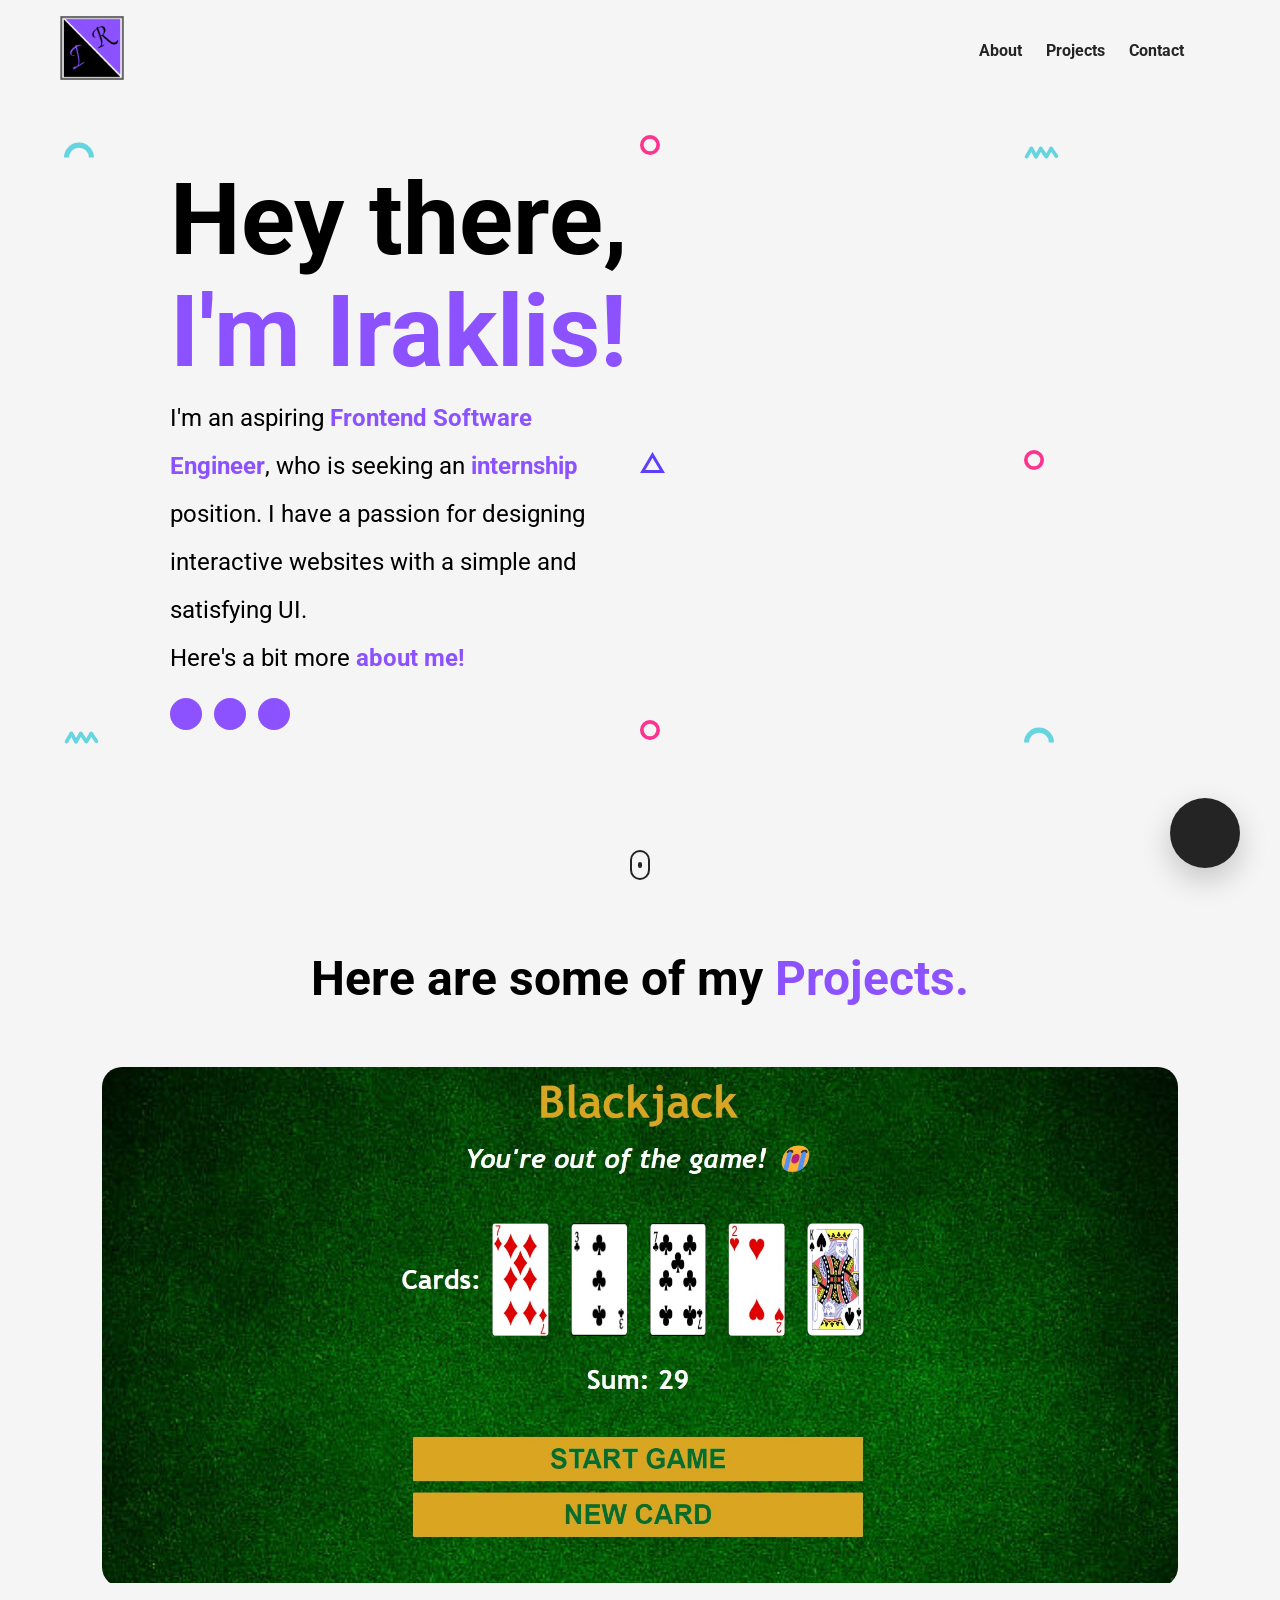
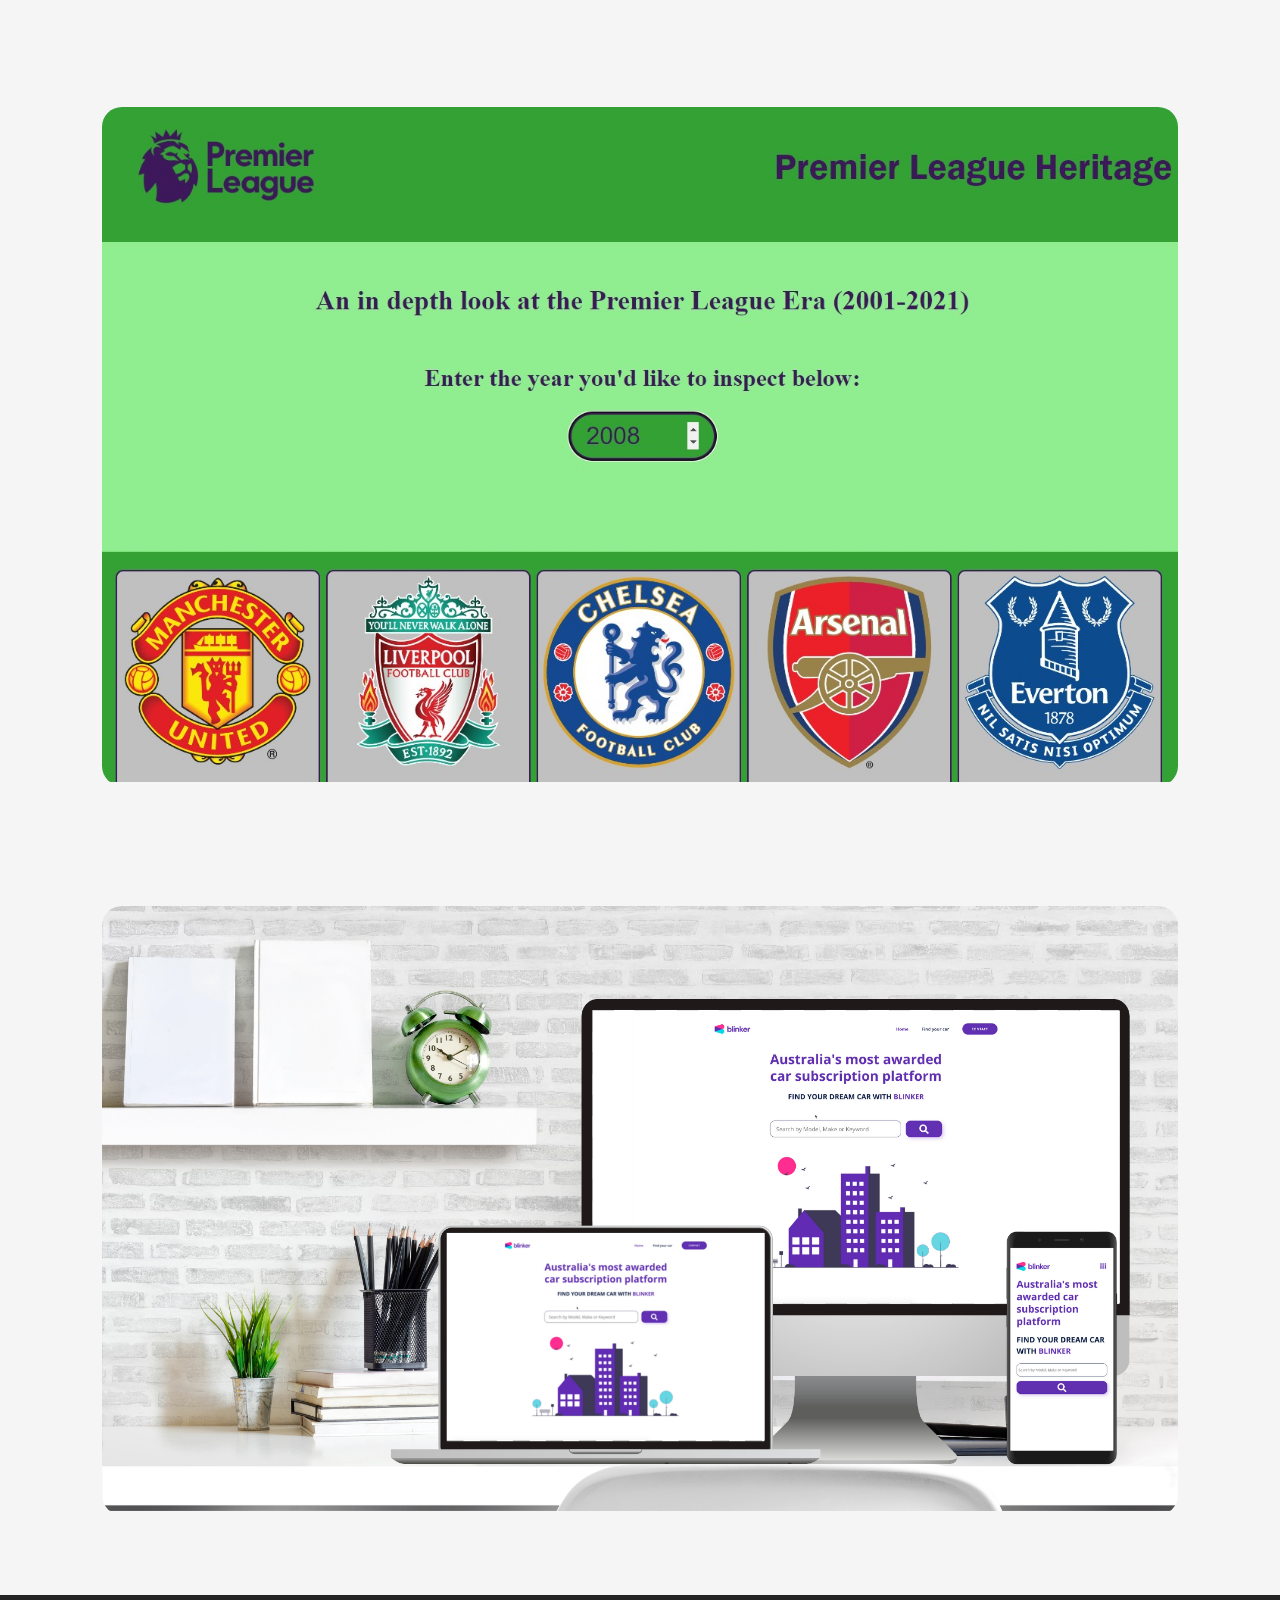
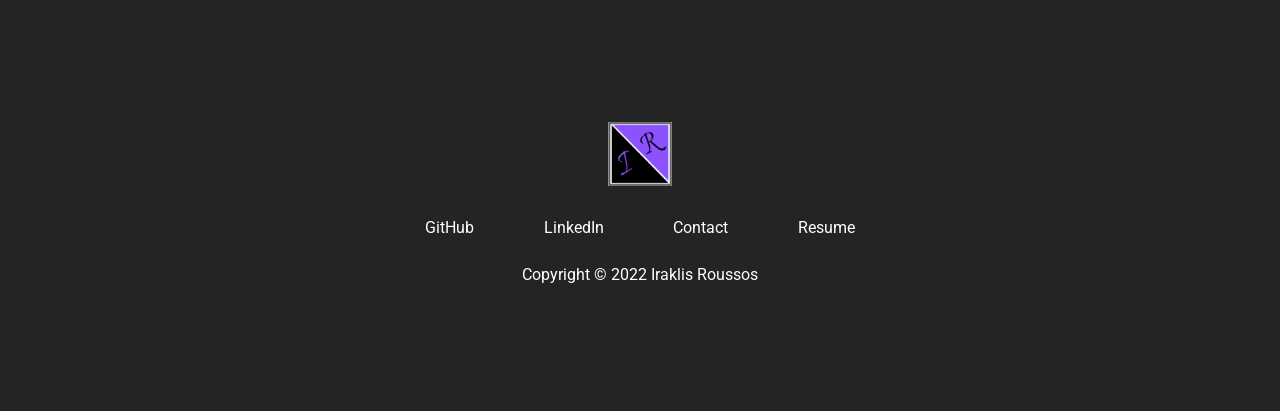
==== index.html @ c5efefe5 "index" ====
<!DOCTYPE html>
<html lang="en">

<head>
    <meta charset="UTF-8">
    <meta http-equiv="X-UA-Compatible" content="IE=edge">
    <meta name="viewport" content="width=, initial-scale=1.0">
    <link rel="stylesheet" href="styles.css">
    <script src="https://kit.fontawesome.com/c8e4d183c2.js" crossorigin="anonymous"></script>
    <title>Iraklis Roussos</title>
    <script src="portfolio.js"></script>
    <script type="text/javascript"
        src="https://cdn.jsdelivr.net/npm/@emailjs/browser@3/dist/email.min.js">
</script>
<script type="text/javascript">
   (function(){
      emailjs.init("2IfYNLlIBARLUamsK");
   })();
</script>
</head>

<body>
    <section id="landing-page" onmousemove="moveBackground(event)">
        <nav>
            <figure>
                <img id="personal-logo" src="./assets/personal-logo.jpg" alt="">
            </figure>
            <ul class="nav__link--list">
                <li class="nav__link">
                    <a href="#" class="
                    nav__link--anchor
                    link__hover-effect
                    link__hover-effect--black" onclick="toggleModal()">About</a>
                </li>
                <li class="nav__link">
                    <a href="#projects" class="
                    nav__link--anchor
                    link__hover-effect
                    link__hover-effect--black">Projects</a>
                </li>
                <li class="nav__link">
                    <a href="#" class="
                    nav__link--anchor
                    link__hover-effect
                    link__hover-effect--black" onclick="toggleModal()">Contact</a>
                </li>
                <li class="nav__link">
                    <a href="#" class="
                    nav__link--anchor
                    link__hover-effect
                    link__hover-effect--black"><i class="fas fa-adjust" onclick="toggleContrast()"></i></a>
                </li>
            </ul>
        </nav>
        <header class="header">
            <div class="header__content">
                <h1 class="title">Hey there,</h1>
                <h1 class="title purple">I'm Iraklis!</h1>
                <p class="header__para">
                    I'm an aspiring <b class="purple">Frontend Software Engineer</b>, who is seeking an <b class="purple">internship</b> position. I have a passion for designing interactive websites with a simple and satisfying UI.
                    <br>
                    Here's a bit more <b class="purple click" onclick="toggleModal()">about me!</b>
                </p>
                <div class="social__list">
                    <a href="https://www.linkedin.com/in/iraklis-roussos-a8a9b2211/" class="social__link click" target="_blank">
                        <i class="fab fa-linkedin-in"></i>
                    </a>
                    <a href="https://github.com/Chronat0s" class="social__link click" target="_blank">
                        <i class="fab fa-github"></i>
                    </a>
                    <a href="" class="social__link click" target="_blank">
                        <i class="fas fa-file-pdf"></i>
                    </a>
                </div>
            </div>
        </header>
        <a href="#">
            <button class="mail__btn click" onclick="toggleModal()">
                <i class="fas fa-envelope"></i>
            </button>
        </a>
        <a href="#projects" class="scroll">
            <div class="scroll__icon click"></div>
        </a>
        <div class="modal">
            <div class="modal__half modal__about">
                <h3 class="modal__title modal__title--about">Here's a bit about me.</h3>
                <h4 class="modal__sub-title modal__sub-title--about">Frontend Software Engineer</h4>
                <p class="modal__para modal__para--about">
                    I'm a 21 year old Sydney based, Australian university student who is seeking commercial experience in Frontend development. 
                    <br>
                    Projects I have worked on in my spare time can be seen below in the 
                    <a href="#projects" 
                    class = "link__hover-effect link__hover-effect--purple" onclick = toggleModal()><b class="purple">projects</b></a>
                    section of this e-portfolio found below.
                </p>
                <h3 class = "modal__title modal__title--about">My Tech Stack</h4>
                <div class="modal__languages">
                    <figure class="modal__language">
                        <img class="modal__language--image" src="https://upload.wikimedia.org/wikipedia/commons/thumb/3/38/HTML5_Badge.svg/1024px-HTML5_Badge.svg.png" alt="">
                        <span class="modal__language--name">HTML</span>
                    </figure>
                    <figure class="modal__language">
                        <img class="modal__language--image" src="https://upload.wikimedia.org/wikipedia/commons/thumb/6/62/CSS3_logo.svg/2048px-CSS3_logo.svg.png" alt="">
                        <span class="modal__language--name">CSS</span>
                    </figure>
                    <figure class="modal__language">
                        <img class="modal__language--image" src="https://www.logolynx.com/images/logolynx/54/54b5145b027a1ff11962bdf475c3fd43.png" alt="">
                        <span class="modal__language--name">JavaScript</span>
                    </figure>
                    <figure class="modal__language">
                        <img class="modal__language--image" src="https://upload.wikimedia.org/wikipedia/commons/thumb/a/a7/React-icon.svg/2300px-React-icon.svg.png" alt="">
                        <span class="modal__language--name">React</span>
                    </figure>
                </div>
            </div>
            <div class="modal__half modal__contact">
            <i class="fas fa-times modal__exit click" onclick="toggleModal()"></i>
                <h3 class="modal__title modal__title--contact">Let's have a chat!</h3>
                <h4 class="modal__sub-title modal__sub-title--contact">I'm currently open to new opportunities.</h4>
                <form onsubmit="contact()" id="contact__form">
                    <div class="form__item">
                        <label class="form__item--label">Name</label>
                        <input type="text" class="input" name="user_name" required></input>
                    </div>
                    <div class="form__item">
                        <label class="form__item--label">Email</label>
                        <input type="email" class="input" name="user_email" required></input>
                    </div>
                    <div class="form__item">
                        <label class="form__item--label">Message</label>
                        <textarea type="text" class="input" name="message" required></textarea>
                    </div>
                    <button id="contact__submit" class="form__submit">Send it my way!</button>
                </form>
                <div class="modal__overlay modal__overlay--loading">
                    <i class="fas fa-spinner"></i>
                </div>
                <div class="modal__overlay modal__overlay--success">
                    Thanks for the message! Looking forward to speaking to you soon.
                </div>
            </div>  
        </div>
        <img src="./assets/semi circle.svg" class="shape shape--0">
        <img src="./assets/circle.svg" class="shape shape--1">
        <img src="./assets/squiggly.svg" class="shape shape--2">
        <img src="./assets/circle.svg" class="shape shape--3">
        <img src="./assets/triangle.svg" class="shape shape--4">
        <img src="./assets/circle.svg" class="shape shape--5">
        <img src="./assets/squiggly.svg" class="shape shape--6">
        <img src="./assets/circle.svg" class="shape shape--7">
        <img src="./assets/semi circle.svg" class="shape shape--8">
    </section>

    <section id="projects">
        <div class="container">
            <div class="row">
                <h1 class="section__title">
                    Here are some of my <span class="purple">Projects.</span>
                </h1>
                <ul class="project__list">
                    <li class="project">
                        <div class="project__wrapper">
                            <img src="./assets/Blackjack.jpg" alt="" class="project__img">
                            <div class="project__wrapper--background"></div>
                            <div class="project__description">
                                <h3 class="project__description--title">
                                    Blackjack Project
                                </h3>
                                <h4 class="project__description--sub-title">
                                    HTML, CSS, JavaScript
                                </h4>
                                <p class="project__description--para">
                                    An interactive blackjack application which through JavaScript randomly selects 1 of 4 arrays of objects for each suit of cards and selects 1 of 13 cards from the array.
                                </p>
                                <div class="project__description--links">
                                    <a href="https://github.com/Chronat0s/Blackjack-App/" target="_blank" class="project__description--link">
                                        <i class="fab fa-github"></i>
                                    </a>
                                    <a href="https://chronat0s.github.io/Blackjack-App/" target="_blank" class="project__description--link">
                                        <i class="fas fa-link"></i>
                                    </a>
                                </div>
                            </div>
                        </div>
                    </li>
                    <li class="project">
                        <div class="project__wrapper">
                            <img src="./assets/PremierLeagueHeritage.jpg" alt="" class="project__img">
                            <div class="project__wrapper--background"></div>
                            <div class="project__description">
                                <h3 class="project__description--title">
                                    Premier League Heritage Project
                                </h3>
                                <h4 class="project__description--sub-title">
                                    HTML, CSS. JavaScript
                                </h4>
                                <p class="project__description--para">
                                    Utilised JavaScript to fetch data from an external API, allowing for the dynamic display of data from over 20 seasons of the English Premier League. This data was utilised to display the Premier League table over the last 20 years.
                                </p>
                                <div class="project__description--links">
                                    <a href="https://github.com/Chronat0s/Premier-League-API-Project/" target="_blank" class="project__description--link">
                                        <i class="fab fa-github"></i>
                                    </a>
                                    <a href="https://chronat0s.github.io/Premier-League-API-Project/" target="_blank" class="project__description--link">
                                        <i class="fas fa-link"></i>
                                    </a>
                                </div>
                            </div>
                        </div>
                    </li>
                    <li class="project">
                        <div class="project__wrapper">
                            <img src="./assets/blinker mockup.png" alt="" class="project__img">
                            <div class="project__wrapper--background"></div>
                            <div class="project__description">
                                <h3 class="project__description--title">
                                    Car Sales Project
                                </h3>
                                <h4 class="project__description--sub-title">
                                    HTML, CSS. JavaScript, Vue, Vuex
                                </h4>
                                <p class="project__description--para">
                                    Lorem ipsum dolor sit amet consectetur, adipisicing elit. Ullam sunt rem recusandae necessitatibus! Recusandae, quidem suscipit. Autem rerum officia labore veniam neque consectetur, non a voluptates illo quae error aliquam?
                                </p>
                                <div class="project__description--links">
                                    <a href="" class="project__description--link">
                                        <i class="fab fa-github"></i>
                                    </a>
                                    <a href="" class="project__description--link">
                                        <i class="fas fa-link"></i>
                                    </a>
                                </div>
                            </div>
                        </div>
                    </li>
                </ul>
            </div>
        </div>
    </section>
    
    <footer>
        <div class="container">
            <div class="row footer__row">
                <figure class="footer__logo">
                    <img src="./assets/personal-logo.jpg" alt="" class="footer__logo--image">
                </figure>
                <div class="footer__social--list">
                    <a href="https://github.com/Chronat0s" class="
                    footer__social--link
                    link__hover-effect
                    link__hover-effect--white" target="_blank">
                        GitHub
                    </a>
                    <a href="https://www.linkedin.com/in/iraklis-roussos-a8a9b2211/" class="
                    footer__social--link
                    link__hover-effect
                    link__hover-effect--white" target="_blank">
                        LinkedIn
                    </a>
                    <a href="#" class="
                    footer__social--link
                    link__hover-effect
                    link__hover-effect--white" onclick="toggleModal()">
                        Contact
                    </a>
                    <a href="" class="
                    footer__social--link
                    link__hover-effect
                    link__hover-effect--white">
                        Resume
                    </a>
                </div>
                <div class="footer__copyright">
                    Copyright &copy; 2022 Iraklis Roussos
                </div>
            </div>
        </div>
    </footer>
</body>

</html>
---- styles.css ----
@import url('https://fonts.googleapis.com/css2?family=Lato:wght@400;700&family=Roboto:wght@400;700;900&display=swap');

*{
    margin: 0;
    padding: 0;
    box-sizing: border-box;
    font-family: 'Roboto', sans-serif;
}

html{
    scroll-behavior: smooth;
}

.container{
    padding: 50px 0;
    width: 100%;
}

.row{
    width: 100%;
    max-width: 1100px;
    margin: 0 auto;
    padding: 0 12px;
}

button{
    cursor: pointer;
}

.purple{
    color: #8c52ff;
}

li{
    list-style-type: none;
}

.title{
    font-size: 100px;
    margin-bottom: 12px;
    text-align-last: left;
    line-height: 1;
}

a{
    text-decoration: none;
}

p{
    line-height: 1.5;
    font-size: 16px;
}

.click{
    transition: all 300ms ease;
    cursor: pointer;
}

.click:hover{
    transform: scale(1.1);
}

.click:active{
    transform: scale(0.8);
}

.link__hover-effect{
    position: relative;
}

.link__hover-effect:after{
    content: "";
    position: absolute;
    bottom: -3px;
    height: 3px;
    width: 0;
    right: 0;
    transition: all 300ms ease;
}

.link__hover-effect:hover:after{
    left: 0;
    width: 100%;
}

.link__hover-effect--black:after{
    background-color: black;
}

.link__hover-effect--white:after{
    background-color: white;
}

.link__hover-effect--purple:after{
    background-color: #8c52ff;
}

input, textarea{
    width: 100%;
    background-color: #242424;
    color: white;
    outline: none;
    border: 1px solid #c0c4cc;
    border-top: none;
    border-right: none;
    border-left: none;
    height: 40px;
    transition: all 300ms ease;
}

input:hover, textarea:hover{
    border-color: #dcdfe6
}

input:focus, textarea:focus {
    border-color: #8c52ff;
}

textarea{
    resize: vertical;
    height: 100px;
    margin-top: 8px;
}

label{
    font-size: 14px;
    font-weight: bold;
}

nav,
.scroll,
.header {
    opacity: 1;
    visibility: visible;
    transition: all 600ms 800ms;
}

.modal--open nav,
.modal--open .scroll,
.modal--open .header {
    opacity: 0;
    visibility: hidden;
    transition: all 400ms;
}

.dark-theme .title,
.dark-theme .section__title,
.dark-theme .section__sub-title,
.dark-theme .nav__link--anchor,
.dark-theme .fa-adjust,
.dark-theme .header__para{
    color: white;
}

.dark-theme section{
    background: #242424;
}

.dark-theme .scroll__icon{
    border-color: white;
}

.dark-theme .scroll__icon:after,
.dark-theme .link__hover-effect--black:after{
    background-color: white;
}

.dark-theme .mail__btn {
    color: #242424;
    background-color: white;
}

/* 

LANDING PAGE 

*/
#landing-page {
    min-height: 100vh;
}

section {
    background-color: rgb(245, 245, 245);
    transition: all 300ms ease;
}

.header {
    position: absolute;
    top: 50%;
    left: 50%;
    transform: translate(-50%, -50%);
    width: 100%;
    max-width: 1000px;
    padding: 0 30px;
}

.header__para{
    font-size: 24px;
    line-height: 2;
    max-width: 450px;
}

.social__list{
    margin-top: 16px;
    display: flex;

}

.social__link{
    background-color: #8c52ff;
    color: white;
    padding: 6px;
    width: 32px;
    height: 32px;
    font-size: 14px;
    margin-right: 12px;
    display: flex;
    justify-content: center;
    align-items: center;
    border-radius: 50%;
}

.mail__btn{
    width: 70px;
    height: 70px;
    font-size: 32px;
    border-radius: 50%;
    border: none;
    background-color: #242424;
    color: white;
    position: fixed;
    bottom: 32px;
    right: 40px;
    z-index: 2;
    box-shadow: 0 12px 30px 0 rgba(0, 0, 0, 0.2);
}

.scroll{
    position: absolute;
    bottom: 20px;
    left: 50%;
    transform: translateX(-50%)
}

.scroll__icon{
    width: 20px;
    height: 30px;
    border: 2px solid #242424;
    border-radius: 24px;
    display: flex;
    align-items: center;
    justify-content: center;
}

.scroll__icon:after{
    content: "";
    width: 4px;
    height: 6px;
    background-color: #242424;
    border-radius: 2px;
    animation: scroll 1000ms infinite alternate-reverse;
}

@keyframes scroll{
    0% {
        transform: translateY(3px);
    }
    100% {
        transform: translateY(-3px);
    }
}

/*

NAVIGATION 

*/
nav {
    display: flex;
    justify-content: space-between;
    align-items: center;
    width: 100%;
    max-width: 1200px;
    margin: 0 auto;
    height: 100px;
    padding: 0 20px;
}

#personal-logo {
    width: 64px;
    height: 64px;
}

.nav__link--list {
    display: flex;
}

.nav__link {
    margin: 0 12px;
}

.nav__link--anchor {
    text-decoration: none;
    font-size: 16px;
    color: #242424;
    font-weight: 700;
}

.fa-adjust {
    font-size: 20px;
}


/* 

MODAL

*/

.modal{
    position: absolute;
    top: 50%;
    left: 50%;
    transform: translate(-50%, -50%);
    width: 90%;
    max-width: 1100px;
    height: 700px;
    border-radius: 20px;
    overflow: hidden;
    display: flex;
    visibility: hidden;
    z-index: -1;
    transition: visibility 1s, z-index 1s, box-shadow 0.5s ease;
}

.modal--open .modal{
    z-index: 60;
    box-shadow: 0 20px 80px 0 rgba(0, 0, 0, 0.55);
    visibility: visible;
}


.modal__half{
    width: 50%;
    display: flex;
    flex-direction: column;
    justify-content: center;
    padding: 40px 72px;
    position: relative;
    transition: all 300ms ease-in;
}

.modal--open .modal__about,
.modal--open .modal__contact{
    transform: translateX(0%);
}


.modal__about{
    background-color: rgb(245, 245, 245);
    transform: translateX(-110%);
}

.modal__languages{
    display: flex;
    flex-wrap: wrap;
}

.modal__language{
    width: 25%;
    padding: 16px;
    position: relative;
    display: flex;
    flex-direction: column;
    align-items: center;

}

.modal__language:hover .modal__language--name{
    transform: scale(1);
}

.modal__language:hover .modal__language--image{
    transform: scale(0.9);
    filter: brightness(80%)
}

.modal__language--name{
    position: absolute;
    bottom: -10px;
    transform: scale(0);
    transition: all 300ms ease;
}

.modal__language--image{
    width: 100%;
    transition: all 300ms ease;
}

.modal__contact{
    background-color: #242424;
    color: white;
    transform: translateX(110%);
}

.modal__title{
    font-size: 26px;
}

.modal__sub-title{
    margin: 12px 0 24px 0;
    font-size: 14px;
}

.modal__para{
    margin-bottom: 12px;
    line-height: 1.75;
}

.form__item{
    margin-bottom: 20px;
}

.form__submit{
    background-color: #8c52ff;
    border: 2px solid #8c52ff;
    color: white;
    font-weight: 700;
    width: 100%;
    max-width: 240px;
    padding: 12px 24px;
    font-size: 20px;
    transition: all 300ms ease;
}

.form__submit:hover{
    border-color: white;
    background-color: transparent;
}

.form__submit:active{
    border-color: #8c52ff;
    color: #8c52ff;
}

.modal__overlay{
    position: absolute;
    top: 0;
    left: 0;
    width: 100%;
    height: 100%;
    display: none;
    align-items: center;
    justify-content: center;
    z-index: -1;
}

.modal__overlay--loading{
    background-color: #242424;
    font-size: 80px;

}

.modal__overlay--visible{
    z-index: 1;
    display: flex;
}

.modal__overlay--success{
    background-color: #4bb543;
    font-size: 40px;
    font-weight: 700;
    text-align: center;
    padding: 28px;
}

.modal__exit{
    position: absolute;
    top: 30px;
    right: 40px;
    color: white;
    font-size: 36px;

}

.fa-spinner{
    animation: spin 1000ms infinite linear;
}

@keyframes spin{
    0%{
       transform: rotate(0);
    }
    100%{
        transform: rotate(360deg)
    }
}
/* 

PROJECTS 

*/

.section__title{
    text-align: center;
    font-size: 48px;
    margin-bottom: 60px;
}

.project{
    margin-bottom: 120px;
}

.project:last-child{
    margin-bottom: 30px;
}

.project__img{
    width: 100%;
    transition: all 600ms ease;
}

.project__wrapper{
    border-radius: 20px;
    overflow: hidden;
    position: relative;
}

.project__wrapper:hover .project__description {
    opacity: 1;
    transform: translateY(-50%)
}

.project__wrapper:hover .project__img{
    transform: scale(1.07);
    filter: blur(5px);
}

.project__wrapper:hover .project__wrapper--background{
    opacity: 0.7;
}

.project__description{
    position: absolute;
    top: 50%;
    left: 90px;
    transform: translateY(100%);
    transition: opacity 300ms, transform 450ms ease;
    opacitY: 0;
    color: white;
    max-width: 550px;
}

.project__wrapper--background{
    position: absolute;
    top: 0;
    left: 0;
    width: 100%;
    height: 100%;
    background-color: #1c1d25;
    opacity: 0;
    transition: all 450ms ease;
}

.project__description--title{
    font-size: 40px;
}

.project__description--sub-title{
    margin-top: 8px;
}

.project__description--link{
    color: white;
    font-size: 20px;
    margin-right: 16px;
}

.project__description--para{
    margin: 16px 0;
}

/*

FOOTER

*/

footer{
    position: relative;
    background-color: #242424;
    display:flex;
    padding: 6% 0;
}

.footer__social--link, 
.footer__copyright{
    color: white;
}

.footer__row{
    display: flex;
    flex-direction: column;
    align-items: center;
}

.footer__logo--image{
    width: 64px;
    height: 64px;
}

.footer__social--list{
    width: 100%;
    max-width: 500px;
    display: flex;
    justify-content: space-around;
    margin: 28px 0;
}

/* 

SHAPES

*/

.shape{
    position: fixed;
}

.shape--0{
    top: 15vh;
    left: 5vw;
}

.shape--1{
    top: 15vh;
    left: 50vw;
}

.shape--2{
    top: 15vh;
    left: 80vw;
}

.shape--3{
    top: 50vh;
    left: 5vw;
    visibility: hidden;
}

.shape--4{
    top: 50vh;
    left: 50vw;
}

.shape--5{
    top: 50vh;
    left: 80vw;
}

.shape--6{
    top: 80vh;
    left: 5vw;
}

.shape--7{
    top: 80vh;
    left: 50vw;
}

.shape--8{
    top: 80vh;
    left: 80vw;
}


/* Small Phones. Tables, Large Smart Phones */
@media (max-width: 768px) {
    title{
        font-size: 80px;
    }

    .header__para{
        font-size: 20px;
    }

    .modal{
        top: 0;
        left: 0;
        transform: none;
        height: auto;
        width: 100%;
        flex-direction: column-reverse;
        border-radius: 0;
    }

    .modal__half{
        width: 100%;
    }
}

/* Small Phones */
@media (max-width: 480px) {
    .title {
        font-size: 52px;
    }

    .header__para{
        font-size: 18px;
    }

    .nav__link:first-child {
        display: none;
    }

    .project__description--para{
        display: none;
    }

    .project__description {
        left: 0;
        padding: 0;
        width: 100%;
        text-align: center;
    }

    .project__description--sub-title{
        margin-bottom: 8px;
    }

    .modal__half{
        padding: 40px;
    }
}
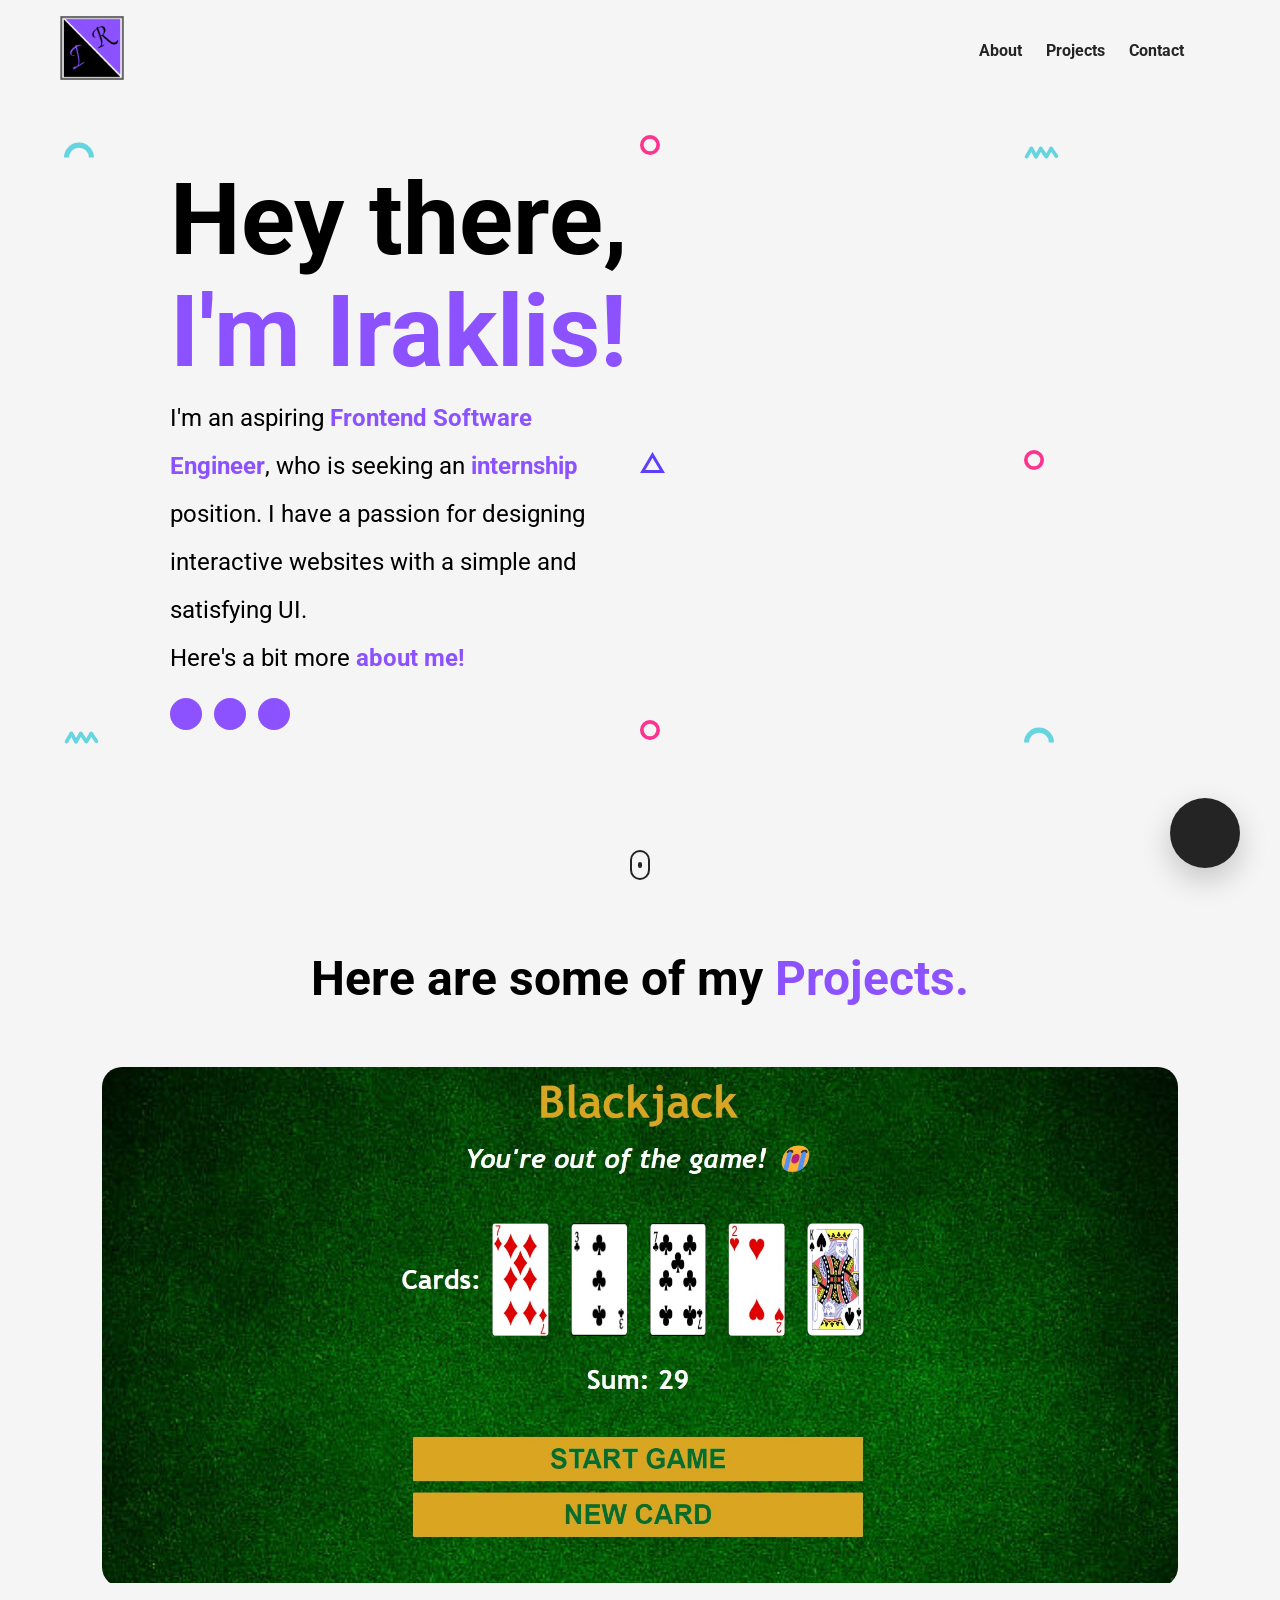
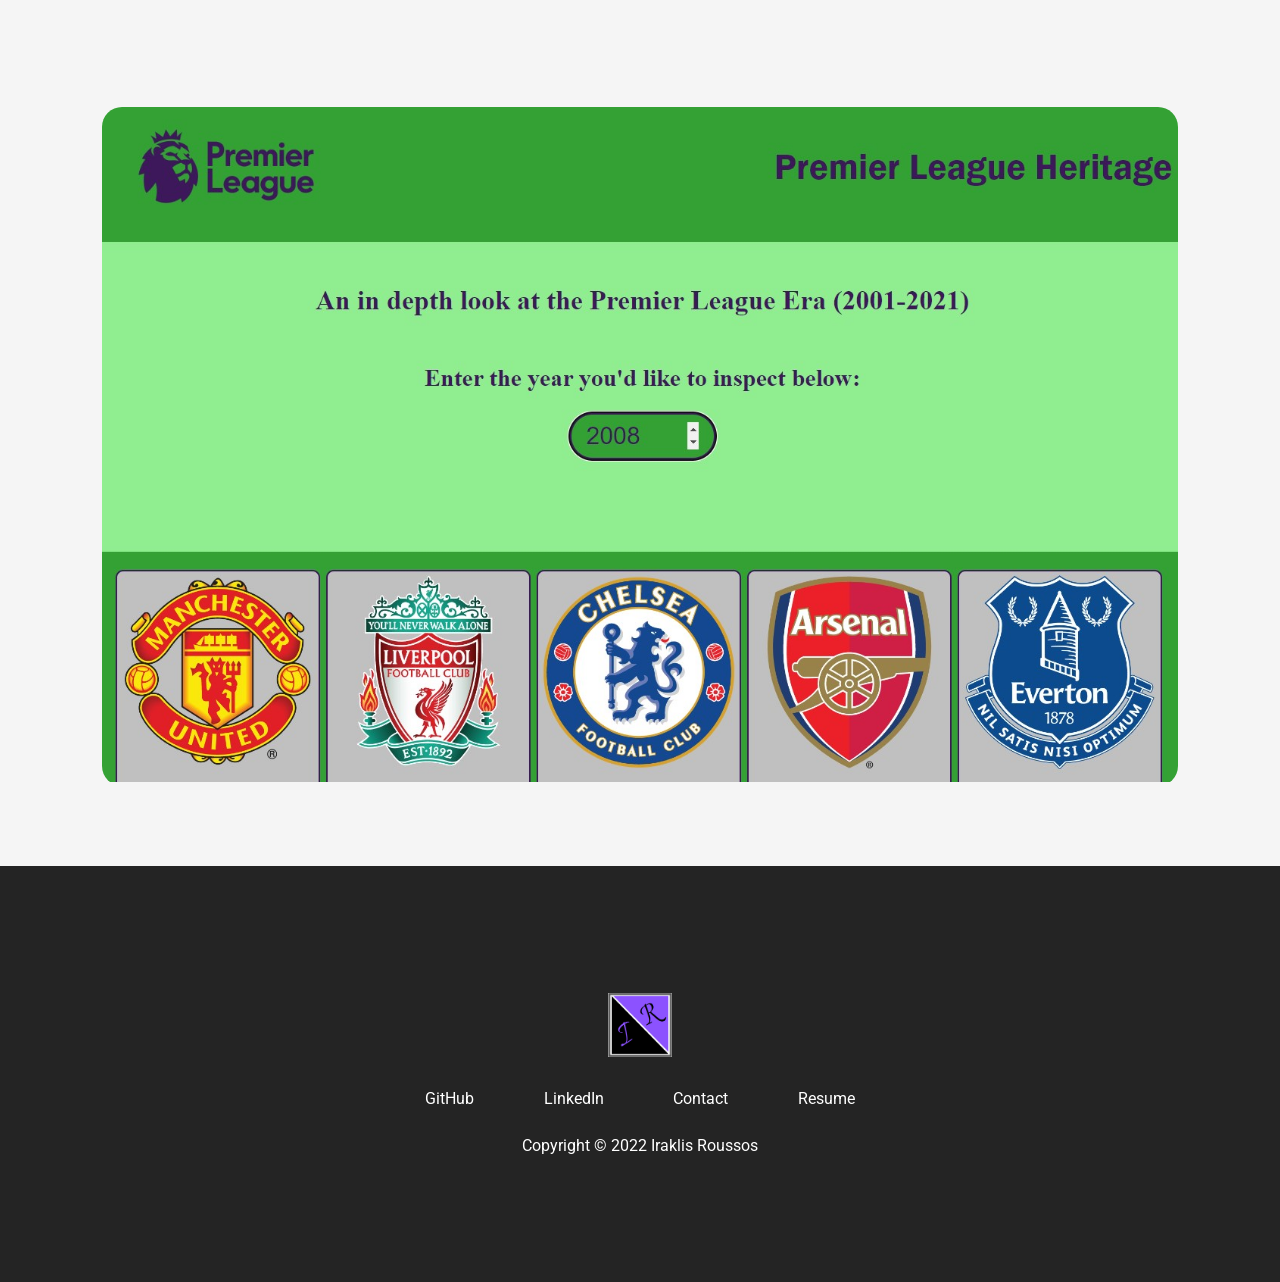
==== commit 1b7977f0: "updated" ====
--- a/index.html
+++ b/index.html
@@ -209,31 +209,6 @@
                             </div>
                         </div>
                     </li>
-                    <li class="project">
-                        <div class="project__wrapper">
-                            <img src="./assets/blinker mockup.png" alt="" class="project__img">
-                            <div class="project__wrapper--background"></div>
-                            <div class="project__description">
-                                <h3 class="project__description--title">
-                                    Car Sales Project
-                                </h3>
-                                <h4 class="project__description--sub-title">
-                                    HTML, CSS. JavaScript, Vue, Vuex
-                                </h4>
-                                <p class="project__description--para">
-                                    Lorem ipsum dolor sit amet consectetur, adipisicing elit. Ullam sunt rem recusandae necessitatibus! Recusandae, quidem suscipit. Autem rerum officia labore veniam neque consectetur, non a voluptates illo quae error aliquam?
-                                </p>
-                                <div class="project__description--links">
-                                    <a href="" class="project__description--link">
-                                        <i class="fab fa-github"></i>
-                                    </a>
-                                    <a href="" class="project__description--link">
-                                        <i class="fas fa-link"></i>
-                                    </a>
-                                </div>
-                            </div>
-                        </div>
-                    </li>
                 </ul>
             </div>
         </div>
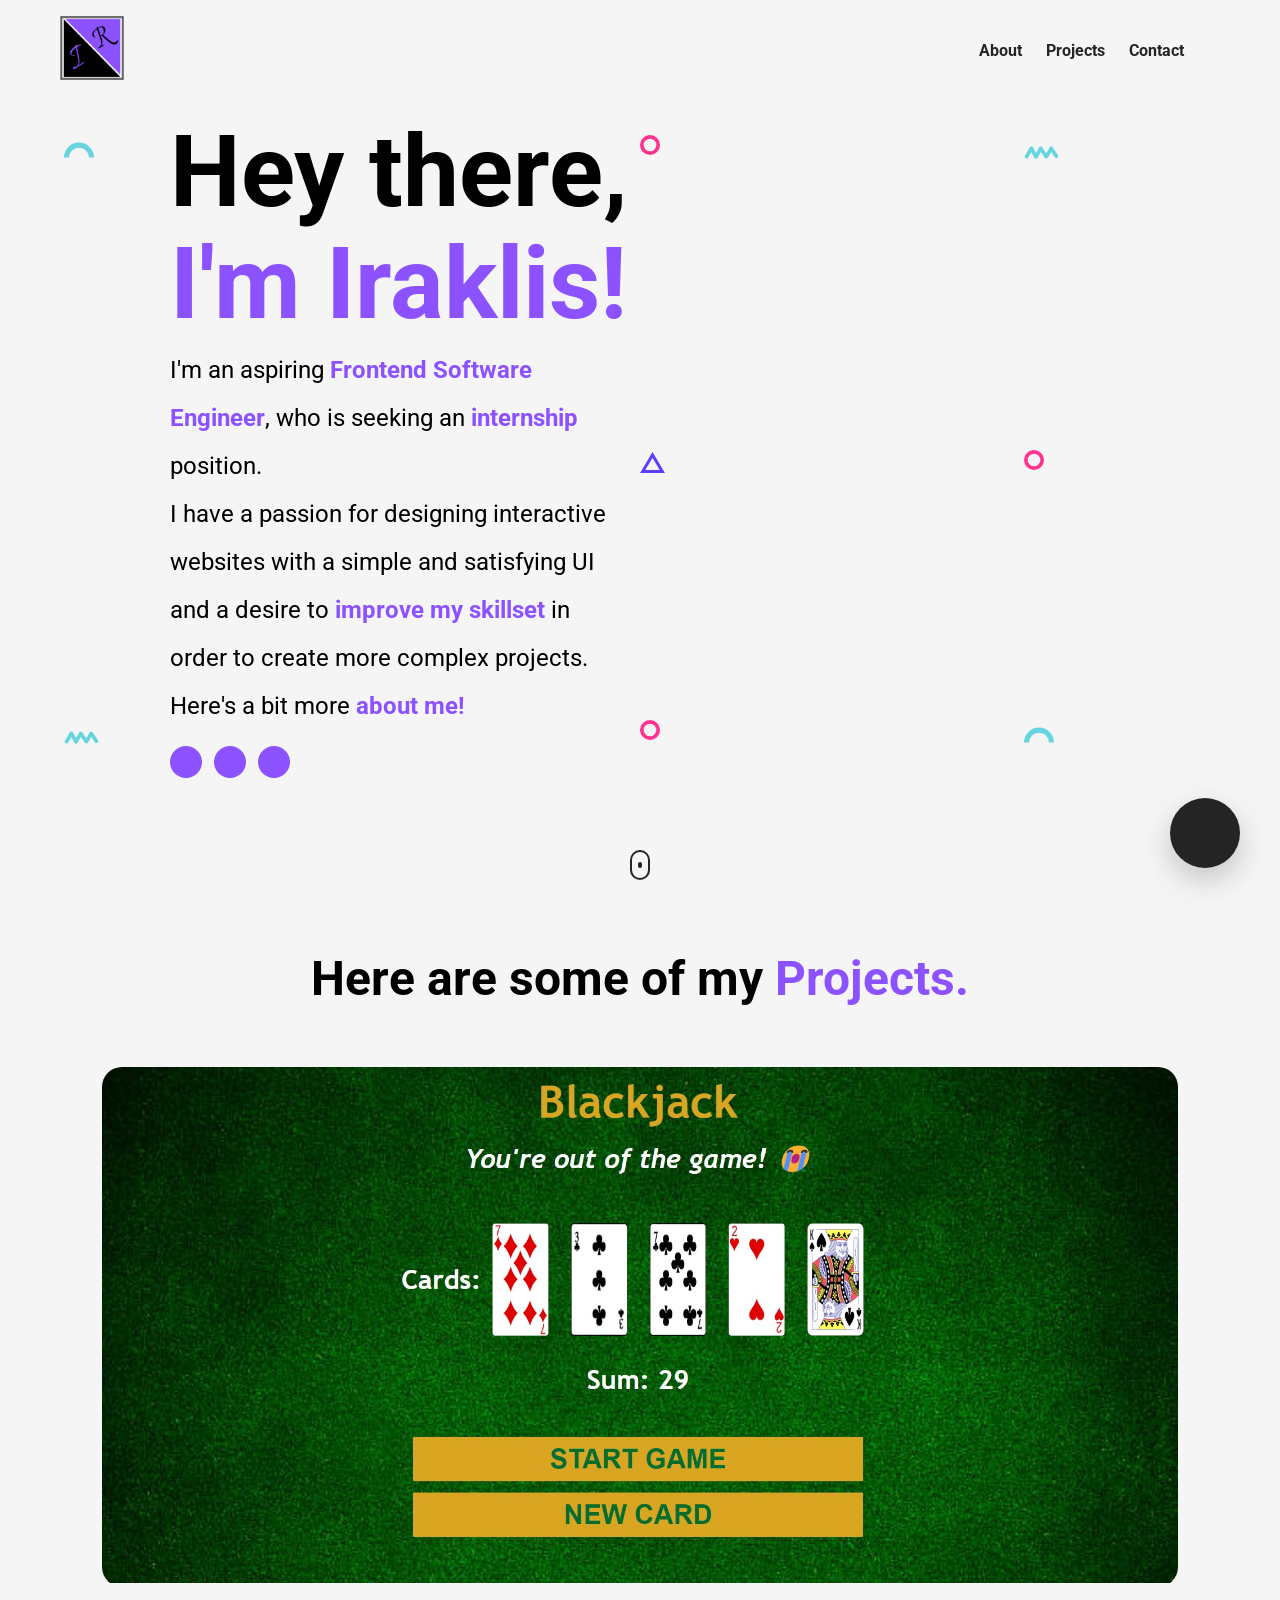
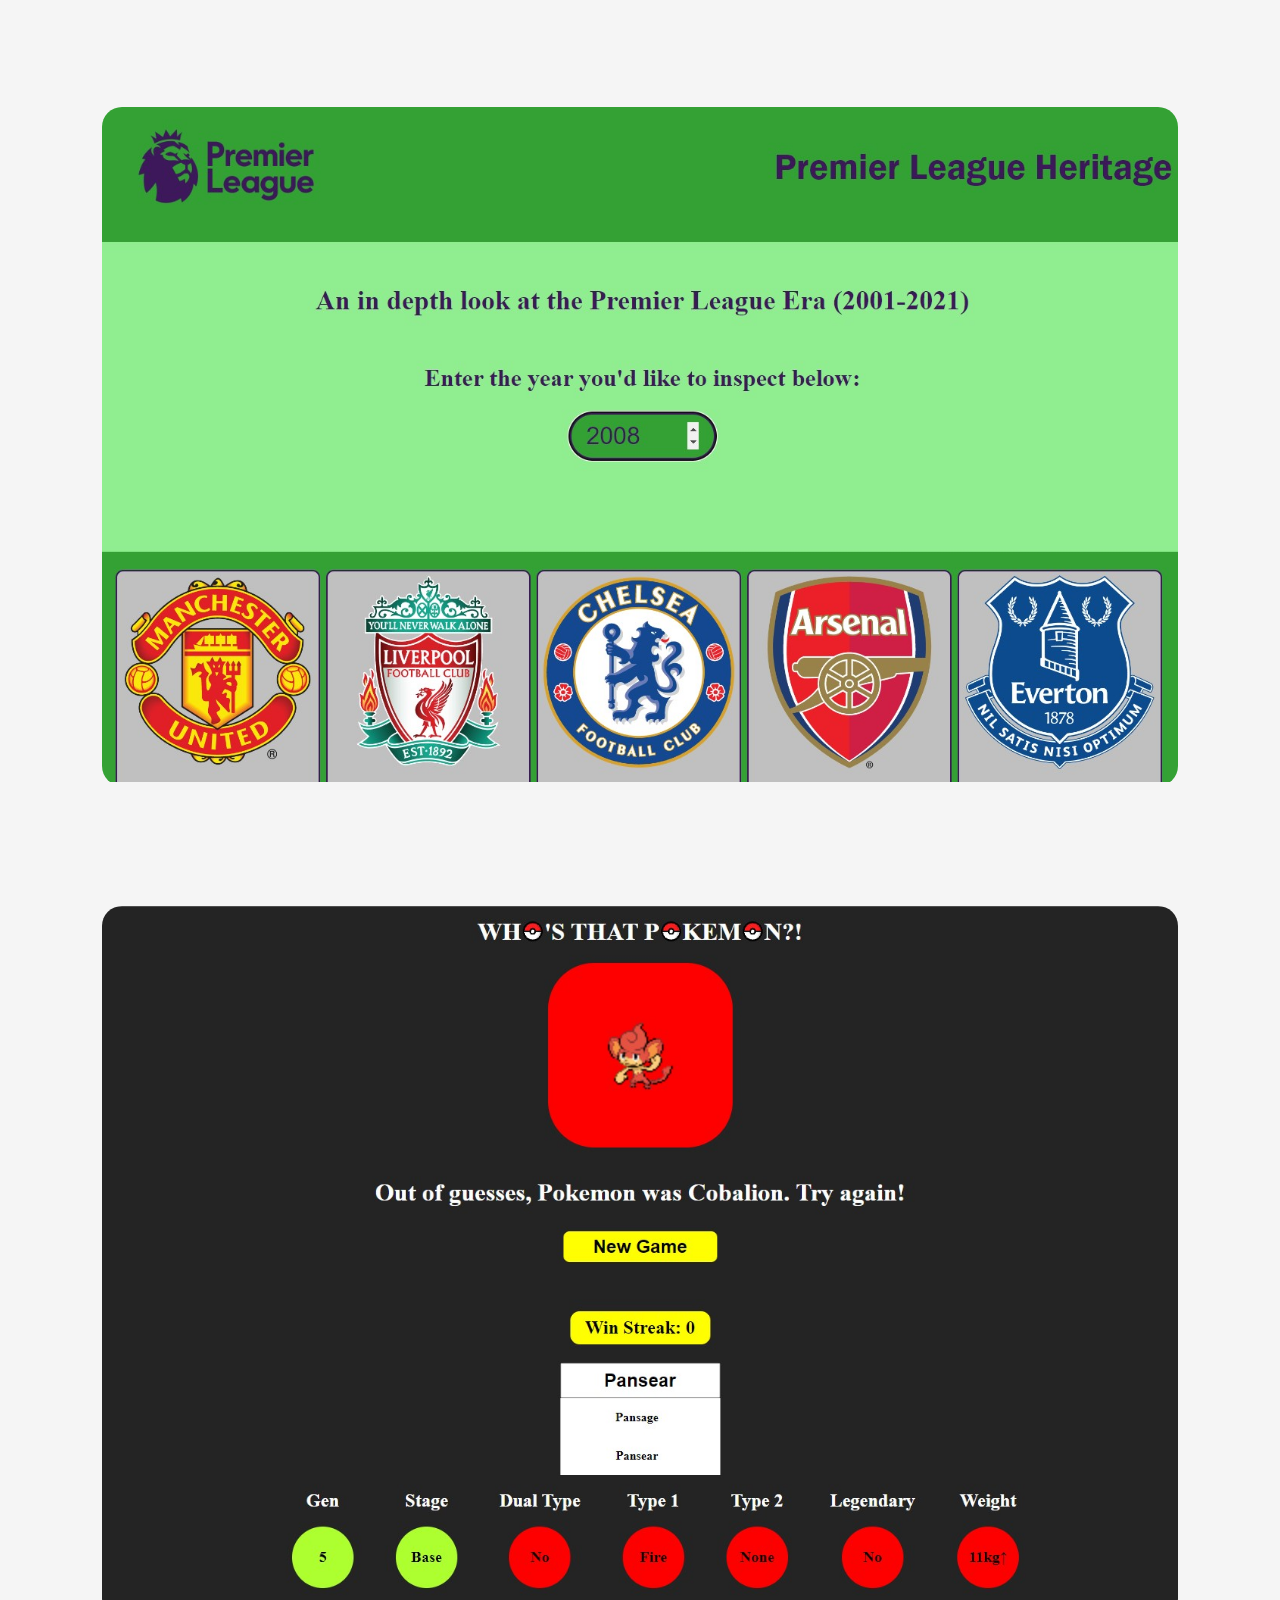
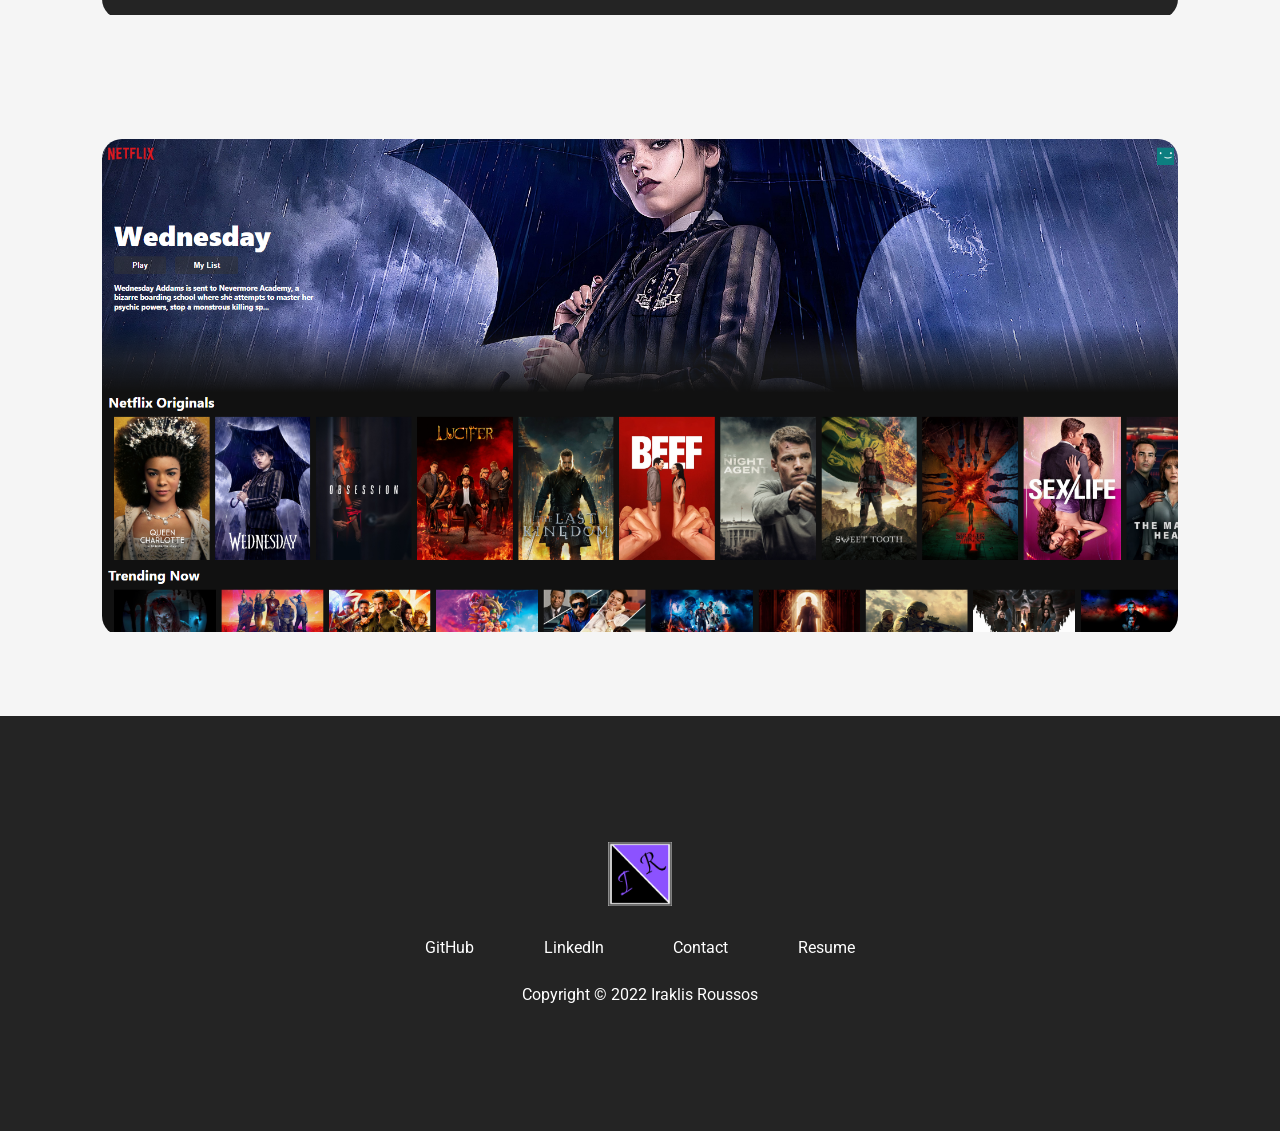
==== commit 039d54a8: "uploading project" ====
--- a/index.html
+++ b/index.html
@@ -5,18 +5,21 @@
     <meta charset="UTF-8">
     <meta http-equiv="X-UA-Compatible" content="IE=edge">
     <meta name="viewport" content="width=, initial-scale=1.0">
+    <meta name="google-site-verification"
+        content="bpy2uolGJWoKNgYbsvvsimdqbgnRrn4cNrFq7OnGKrk" />
     <link rel="stylesheet" href="styles.css">
-    <script src="https://kit.fontawesome.com/c8e4d183c2.js" crossorigin="anonymous"></script>
+    <script src="https://kit.fontawesome.com/c8e4d183c2.js"
+        crossorigin="anonymous"></script>
     <title>Iraklis Roussos</title>
     <script src="portfolio.js"></script>
     <script type="text/javascript"
         src="https://cdn.jsdelivr.net/npm/@emailjs/browser@3/dist/email.min.js">
-</script>
-<script type="text/javascript">
-   (function(){
-      emailjs.init("2IfYNLlIBARLUamsK");
-   })();
-</script>
+        </script>
+    <script type="text/javascript">
+        (function () {
+            emailjs.init("2IfYNLlIBARLUamsK");
+        })();
+    </script>
 </head>
 
 <body>
@@ -30,7 +33,8 @@
                     <a href="#" class="
                     nav__link--anchor
                     link__hover-effect
-                    link__hover-effect--black" onclick="toggleModal()">About</a>
+                    link__hover-effect--black"
+                        onclick="toggleModal()">About</a>
                 </li>
                 <li class="nav__link">
                     <a href="#projects" class="
@@ -42,13 +46,15 @@
                     <a href="#" class="
                     nav__link--anchor
                     link__hover-effect
-                    link__hover-effect--black" onclick="toggleModal()">Contact</a>
+                    link__hover-effect--black"
+                        onclick="toggleModal()">Contact</a>
                 </li>
                 <li class="nav__link">
                     <a href="#" class="
                     nav__link--anchor
                     link__hover-effect
-                    link__hover-effect--black"><i class="fas fa-adjust" onclick="toggleContrast()"></i></a>
+                    link__hover-effect--black"><i class="fas fa-adjust"
+                            onclick="toggleContrast()"></i></a>
                 </li>
             </ul>
         </nav>
@@ -57,18 +63,26 @@
                 <h1 class="title">Hey there,</h1>
                 <h1 class="title purple">I'm Iraklis!</h1>
                 <p class="header__para">
-                    I'm an aspiring <b class="purple">Frontend Software Engineer</b>, who is seeking an <b class="purple">internship</b> position. I have a passion for designing interactive websites with a simple and satisfying UI.
-                    <br>
-                    Here's a bit more <b class="purple click" onclick="toggleModal()">about me!</b>
+                    I'm an aspiring <b class="purple">Frontend Software
+                        Engineer</b>, who is seeking an <b
+                        class="purple">internship</b> position. <br> I have a
+                    passion for designing interactive websites with a simple and
+                    satisfying UI and a desire to <b class="purple">improve my
+                        skillset</b> in order to create more complex projects.
+                    <br> Here's a bit more <b class="purple click"
+                        onclick="toggleModal()">about me!</b>
                 </p>
                 <div class="social__list">
-                    <a href="https://www.linkedin.com/in/iraklis-roussos-a8a9b2211/" class="social__link click" target="_blank">
+                    <a href="https://www.linkedin.com/in/iraklis-roussos-a8a9b2211/"
+                        class="social__link click" target="_blank">
                         <i class="fab fa-linkedin-in"></i>
                     </a>
-                    <a href="https://github.com/Chronat0s" class="social__link click" target="_blank">
+                    <a href="https://github.com/Chronat0s"
+                        class="social__link click" target="_blank">
                         <i class="fab fa-github"></i>
                     </a>
-                    <a href="" class="social__link click" target="_blank">
+                    <a href="assets/Iraklis Roussos Resume.pdf"
+                        class="social__link click" target="_blank">
                         <i class="fas fa-file-pdf"></i>
                     </a>
                 </div>
@@ -84,62 +98,86 @@
         </a>
         <div class="modal">
             <div class="modal__half modal__about">
-                <h3 class="modal__title modal__title--about">Here's a bit about me.</h3>
-                <h4 class="modal__sub-title modal__sub-title--about">Frontend Software Engineer</h4>
+                <h3 class="modal__title modal__title--about">Here's a bit about
+                    me.
+                </h3>
+                <h4 class="modal__sub-title modal__sub-title--about">Aspiring
+                    Frontend Software Engineer</h4>
                 <p class="modal__para modal__para--about">
-                    I'm a 21 year old Sydney based, Australian university student who is seeking commercial experience in Frontend development. 
-                    <br>
-                    Projects I have worked on in my spare time can be seen below in the 
-                    <a href="#projects" 
-                    class = "link__hover-effect link__hover-effect--purple" onclick = toggleModal()><b class="purple">projects</b></a>
-                    section of this e-portfolio found below.
+                    I'm a 21 year old Sydney based, Australian 3rd year,
+                    university student who is seeking commercial experience in
+                    Frontend development.
+                    <br> Projects I have worked on in my spare time can be seen
+                    below in the
+                    <a href="#projects"
+                        class="link__hover-effect link__hover-effect--purple"
+                        onclick=toggleModal()><b class="purple">projects</b></a>
+                    section of this e-portfolio.
                 </p>
-                <h3 class = "modal__title modal__title--about">My Tech Stack</h4>
-                <div class="modal__languages">
-                    <figure class="modal__language">
-                        <img class="modal__language--image" src="https://upload.wikimedia.org/wikipedia/commons/thumb/3/38/HTML5_Badge.svg/1024px-HTML5_Badge.svg.png" alt="">
-                        <span class="modal__language--name">HTML</span>
-                    </figure>
-                    <figure class="modal__language">
-                        <img class="modal__language--image" src="https://upload.wikimedia.org/wikipedia/commons/thumb/6/62/CSS3_logo.svg/2048px-CSS3_logo.svg.png" alt="">
-                        <span class="modal__language--name">CSS</span>
-                    </figure>
-                    <figure class="modal__language">
-                        <img class="modal__language--image" src="https://www.logolynx.com/images/logolynx/54/54b5145b027a1ff11962bdf475c3fd43.png" alt="">
-                        <span class="modal__language--name">JavaScript</span>
-                    </figure>
-                    <figure class="modal__language">
-                        <img class="modal__language--image" src="https://upload.wikimedia.org/wikipedia/commons/thumb/a/a7/React-icon.svg/2300px-React-icon.svg.png" alt="">
-                        <span class="modal__language--name">React</span>
-                    </figure>
-                </div>
+                <h3 class="modal__title modal__title--about">My Tech Stack</h4>
+                    <div class="modal__languages">
+                        <figure class="modal__language">
+                            <img class="modal__language--image"
+                                src="https://upload.wikimedia.org/wikipedia/commons/thumb/3/38/HTML5_Badge.svg/1024px-HTML5_Badge.svg.png"
+                                alt="">
+                            <span class="modal__language--name">HTML</span>
+                        </figure>
+                        <figure class="modal__language">
+                            <img class="modal__language--image"
+                                src="https://upload.wikimedia.org/wikipedia/commons/thumb/6/62/CSS3_logo.svg/2048px-CSS3_logo.svg.png"
+                                alt="">
+                            <span class="modal__language--name">CSS</span>
+                        </figure>
+                        <figure class="modal__language">
+                            <img class="modal__language--image"
+                                src="https://www.logolynx.com/images/logolynx/54/54b5145b027a1ff11962bdf475c3fd43.png"
+                                alt="">
+                            <span
+                                class="modal__language--name">JavaScript</span>
+                        </figure>
+                        <figure class="modal__language">
+                            <img class="modal__language--image"
+                                src="https://upload.wikimedia.org/wikipedia/commons/thumb/a/a7/React-icon.svg/2300px-React-icon.svg.png"
+                                alt="">
+                            <span class="modal__language--name">React</span>
+                        </figure>
+                    </div>
             </div>
             <div class="modal__half modal__contact">
-            <i class="fas fa-times modal__exit click" onclick="toggleModal()"></i>
-                <h3 class="modal__title modal__title--contact">Let's have a chat!</h3>
-                <h4 class="modal__sub-title modal__sub-title--contact">I'm currently open to new opportunities.</h4>
+                <i class="fas fa-times modal__exit click"
+                    onclick="toggleModal()"></i>
+                <h3 class="modal__title modal__title--contact">Let's have a
+                    chat!
+                </h3>
+                <h4 class="modal__sub-title modal__sub-title--contact">I'm
+                    currently open to new opportunities.</h4>
                 <form onsubmit="contact()" id="contact__form">
                     <div class="form__item">
                         <label class="form__item--label">Name</label>
-                        <input type="text" class="input" name="user_name" required></input>
+                        <input type="text" class="input" name="user_name"
+                            required></input>
                     </div>
                     <div class="form__item">
                         <label class="form__item--label">Email</label>
-                        <input type="email" class="input" name="user_email" required></input>
+                        <input type="email" class="input" name="user_email"
+                            required></input>
                     </div>
                     <div class="form__item">
                         <label class="form__item--label">Message</label>
-                        <textarea type="text" class="input" name="message" required></textarea>
+                        <textarea type="text" class="input" name="message"
+                            required></textarea>
                     </div>
-                    <button id="contact__submit" class="form__submit">Send it my way!</button>
+                    <button id="contact__submit" class="form__submit">Send it my
+                        way!</button>
                 </form>
                 <div class="modal__overlay modal__overlay--loading">
                     <i class="fas fa-spinner"></i>
                 </div>
                 <div class="modal__overlay modal__overlay--success">
-                    Thanks for the message! Looking forward to speaking to you soon.
-                </div>
-            </div>  
+                    Thanks for the message! Looking forward to speaking to you
+                    soon.
+                </div>
+            </div>
         </div>
         <img src="./assets/semi circle.svg" class="shape shape--0">
         <img src="./assets/circle.svg" class="shape shape--1">
@@ -161,7 +199,8 @@
                 <ul class="project__list">
                     <li class="project">
                         <div class="project__wrapper">
-                            <img src="./assets/Blackjack.jpg" alt="" class="project__img">
+                            <img src="./assets/Blackjack.jpg" alt=""
+                                class="project__img">
                             <div class="project__wrapper--background"></div>
                             <div class="project__description">
                                 <h3 class="project__description--title">
@@ -171,13 +210,20 @@
                                     HTML, CSS, JavaScript
                                 </h4>
                                 <p class="project__description--para">
-                                    An interactive blackjack application which through JavaScript randomly selects 1 of 4 arrays of objects for each suit of cards and selects 1 of 13 cards from the array.
+                                    An interactive blackjack application which
+                                    through JavaScript randomly selects 1 of 4
+                                    arrays of objects for each suit of cards and
+                                    selects 1 of 13 cards from the array.
                                 </p>
                                 <div class="project__description--links">
-                                    <a href="https://github.com/Chronat0s/Blackjack-App/" target="_blank" class="project__description--link">
+                                    <a href="https://github.com/Chronat0s/Blackjack-App/"
+                                        target="_blank"
+                                        class="project__description--link">
                                         <i class="fab fa-github"></i>
                                     </a>
-                                    <a href="https://chronat0s.github.io/Blackjack-App/" target="_blank" class="project__description--link">
+                                    <a href="https://chronat0s.github.io/Blackjack-App/"
+                                        target="_blank"
+                                        class="project__description--link">
                                         <i class="fas fa-link"></i>
                                     </a>
                                 </div>
@@ -186,25 +232,115 @@
                     </li>
                     <li class="project">
                         <div class="project__wrapper">
-                            <img src="./assets/PremierLeagueHeritage.jpg" alt="" class="project__img">
+                            <img src="./assets/PremierLeagueHeritage.jpg" alt=""
+                                class="project__img">
                             <div class="project__wrapper--background"></div>
                             <div class="project__description">
                                 <h3 class="project__description--title">
                                     Premier League Heritage Project
                                 </h3>
                                 <h4 class="project__description--sub-title">
-                                    HTML, CSS. JavaScript
+                                    HTML, CSS, JavaScript
                                 </h4>
                                 <p class="project__description--para">
-                                    Utilised JavaScript to fetch data from an external API, allowing for the dynamic display of data from over 20 seasons of the English Premier League. This data was utilised to display the Premier League table over the last 20 years.
+                                    Utilised JavaScript to fetch data from an
+                                    external API, allowing for the dynamic
+                                    display of data from over 20 seasons of the
+                                    English Premier League. This data was
+                                    utilised to display the Premier League table
+                                    over the last 20 years.
                                 </p>
                                 <div class="project__description--links">
-                                    <a href="https://github.com/Chronat0s/Premier-League-API-Project/" target="_blank" class="project__description--link">
+                                    <a href="https://github.com/Chronat0s/Premier-League-Heritage"
+                                        target="_blank"
+                                        class="project__description--link">
                                         <i class="fab fa-github"></i>
                                     </a>
-                                    <a href="https://chronat0s.github.io/Premier-League-API-Project/" target="_blank" class="project__description--link">
+                                    <a href="https://chronat0s.github.io/Premier-League-Heritage/"
+                                        target="_blank"
+                                        class="project__description--link">
                                         <i class="fas fa-link"></i>
                                     </a>
+                                </div>
+                            </div>
+                        </div>
+                    </li>
+                    <li class="project">
+                        <div class="project__wrapper">
+                            <img src="./assets/PokemonWordle.jpg" alt=""
+                                class="project__img">
+                            <div class="project__wrapper--background"></div>
+                            <div class="project__description">
+                                <h3 class="project__description--title">
+                                    Pokemon Wordle-Like Clone
+                                </h3>
+                                <h4 class="project__description--sub-title">
+                                    HTML, CSS, JavaScript
+                                </h4>
+                                <p class="project__description--para">
+                                    Utilised JavaScript to fetch data from an
+                                    external API allowing for the comparison of
+                                    user inputted 'guess' Pokemon to a randomly
+                                    generated mystery Pokemon from the system.
+                                    <br>
+                                    <br> Utilised higher order array methods to
+                                    allow for the dynamic response of an
+                                    autocomplete dropdown menu according to user
+                                    input.
+                                    <br>
+                                    <br> Utilised Objects and ForEach Loops to
+                                    allow previous guesses to remain displayed
+                                    when there is a new guess.
+                                </p>
+                                <div class="project__description--links">
+                                    <a href="https://github.com/Chronat0s/Who-s-That-Pokemon-Game-Project"
+                                        target="_blank"
+                                        class="project__description--link">
+                                        <i class="fab fa-github"></i>
+                                    </a>
+                                    <a href="https://chronat0s.github.io/Who-s-That-Pokemon-Game-Project/"
+                                        target="_blank"
+                                        class="project__description--link">
+                                        <i class="fas fa-link"></i>
+                                    </a>
+                                </div>
+                            </div>
+                        </div>
+                    </li>
+                    <li class="project">
+                        <div class="project__wrapper">
+                            <img src="./assets/Netflix Clone.png" alt=""
+                                class="project__img">
+                            <div class="project__wrapper--background"></div>
+                            <div class="project__description">
+                                <h3 class="project__description--title">
+                                    Netflix Clone
+                                </h3>
+                                <h4 class="project__description--sub-title">
+                                    HTML, CSS, JavaScript, React
+                                </h4>
+                                <p class="project__description--para">
+                                    Utilised JavaScript to fetch data from an
+                                    external API allowing for the comparison of
+                                    user inputted 'guess' Pokemon to a randomly
+                                    generated mystery Pokemon from the system.
+                                    <br>
+                                    <br> Utilised higher order array methods to
+                                    allow for the dynamic response of an
+                                    autocomplete dropdown menu according to user
+                                    input.
+                                    <br>
+                                    <br> Utilised Objects and ForEach Loops to
+                                    allow previous guesses to remain displayed
+                                    when there is a new guess.
+                                </p>
+                                <div class="project__description--links">
+                                    <a href="https://github.com/Chronat0s/Netflix-Clone"
+                                        target="_blank"
+                                        class="project__description--link">
+                                        <i class="fab fa-github"></i>
+                                    </a>
+
                                 </div>
                             </div>
                         </div>
@@ -213,12 +349,13 @@
             </div>
         </div>
     </section>
-    
+
     <footer>
         <div class="container">
             <div class="row footer__row">
                 <figure class="footer__logo">
-                    <img src="./assets/personal-logo.jpg" alt="" class="footer__logo--image">
+                    <img src="./assets/personal-logo.jpg" alt=""
+                        class="footer__logo--image">
                 </figure>
                 <div class="footer__social--list">
                     <a href="https://github.com/Chronat0s" class="
@@ -227,7 +364,8 @@
                     link__hover-effect--white" target="_blank">
                         GitHub
                     </a>
-                    <a href="https://www.linkedin.com/in/iraklis-roussos-a8a9b2211/" class="
+                    <a href="https://www.linkedin.com/in/iraklis-roussos-a8a9b2211/"
+                        class="
                     footer__social--link
                     link__hover-effect
                     link__hover-effect--white" target="_blank">
@@ -239,7 +377,8 @@
                     link__hover-effect--white" onclick="toggleModal()">
                         Contact
                     </a>
-                    <a href="" class="
+                    <a href="assets/Iraklis Roussos Resume.pdf" target="_blank"
+                        class="
                     footer__social--link
                     link__hover-effect
                     link__hover-effect--white">
--- a/styles.css
+++ b/styles.css
@@ -680,10 +680,19 @@
         font-size: 80px;
     }
 
+    .project__wrapper--background{
+        opacity: 0.7;
+    }
+
     .header__para{
         font-size: 20px;
     }
 
+    .project__description {
+        opacity: 1;
+        transform: translateY(-50%)
+    }
+    
     .modal{
         top: 0;
         left: 0;
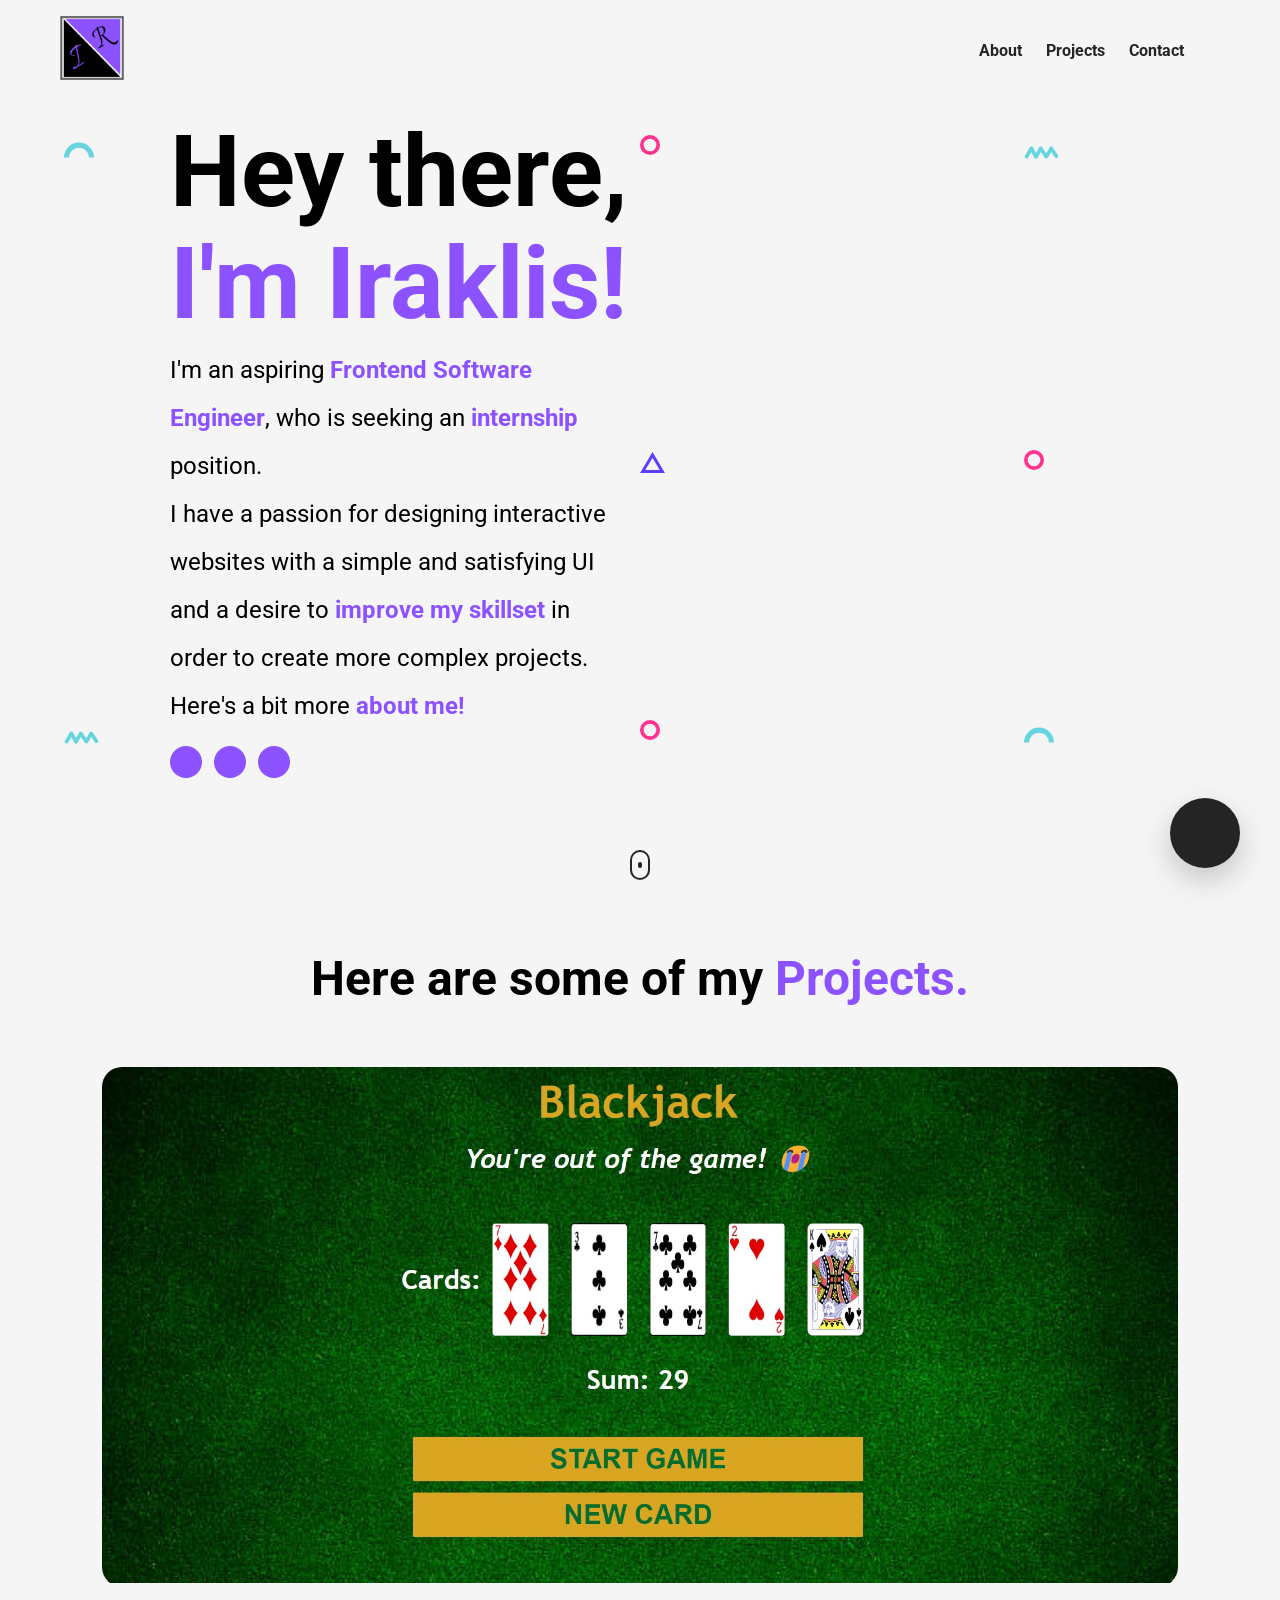
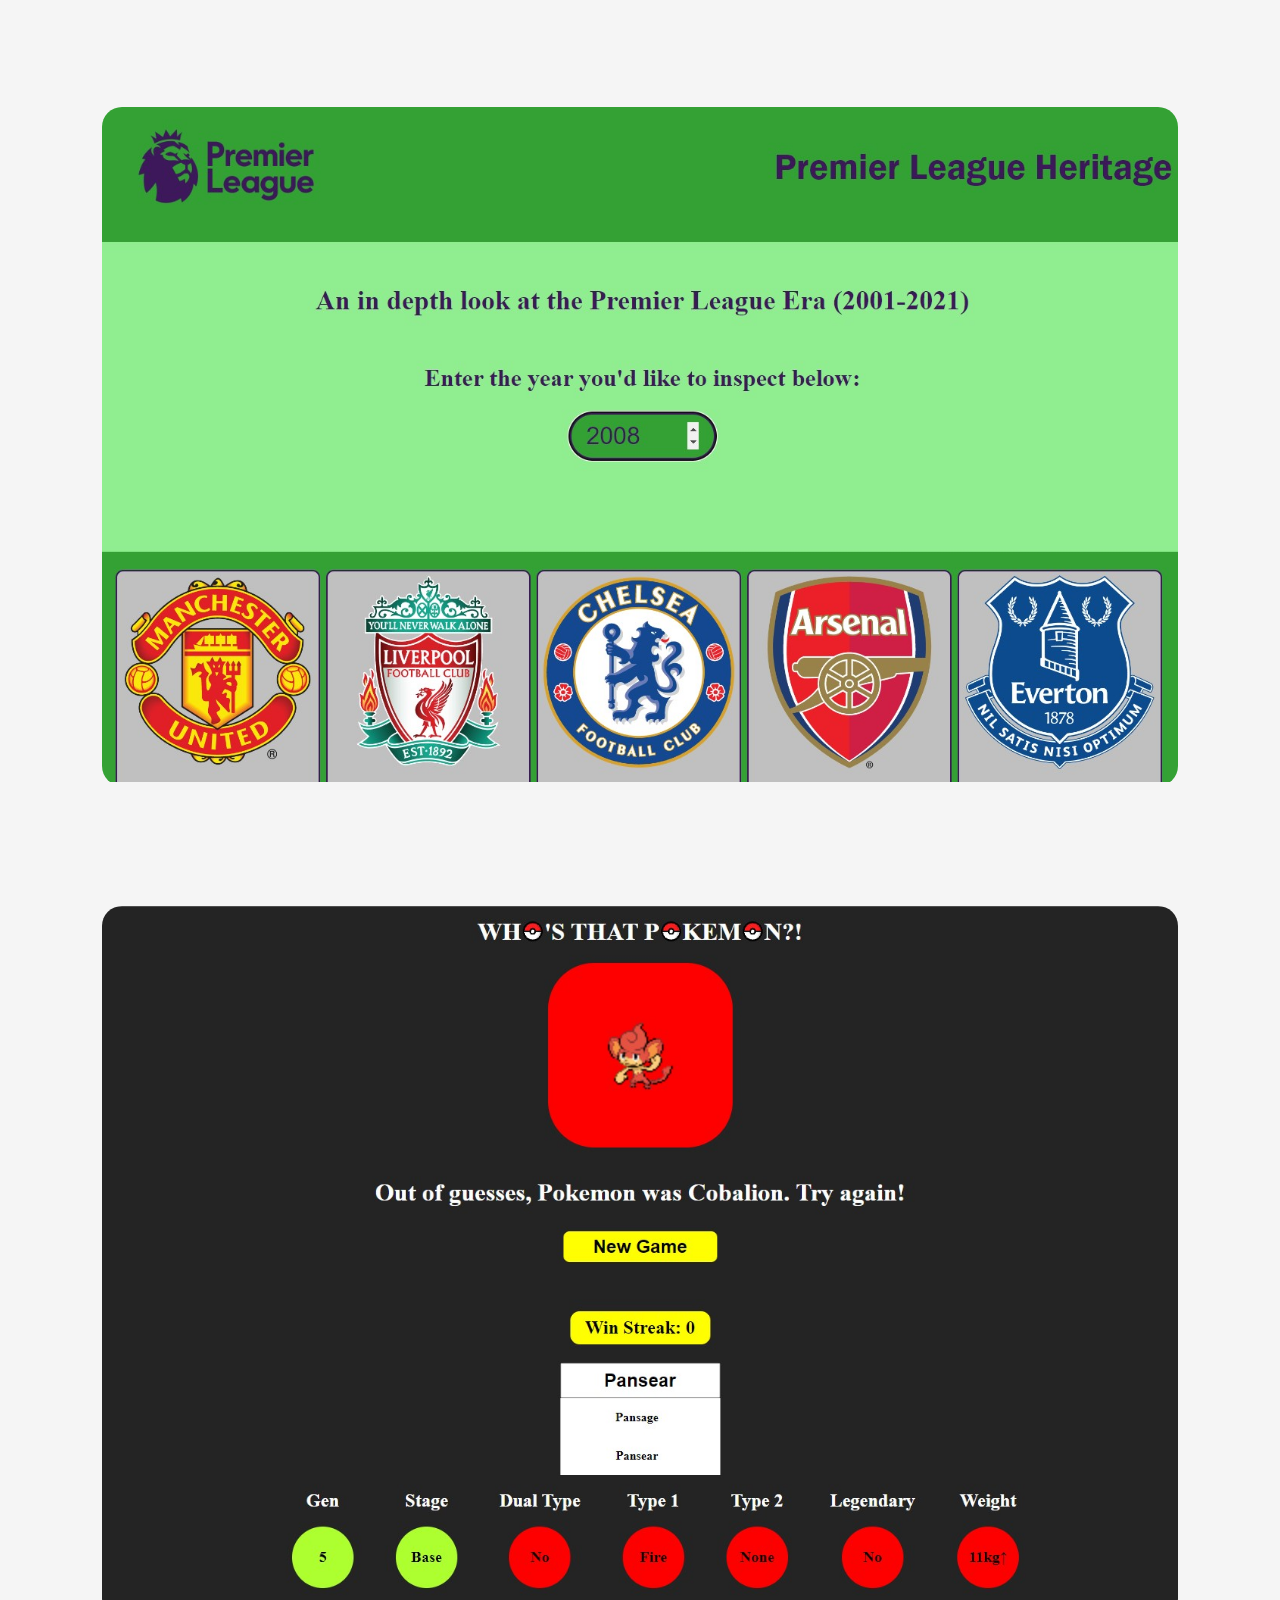
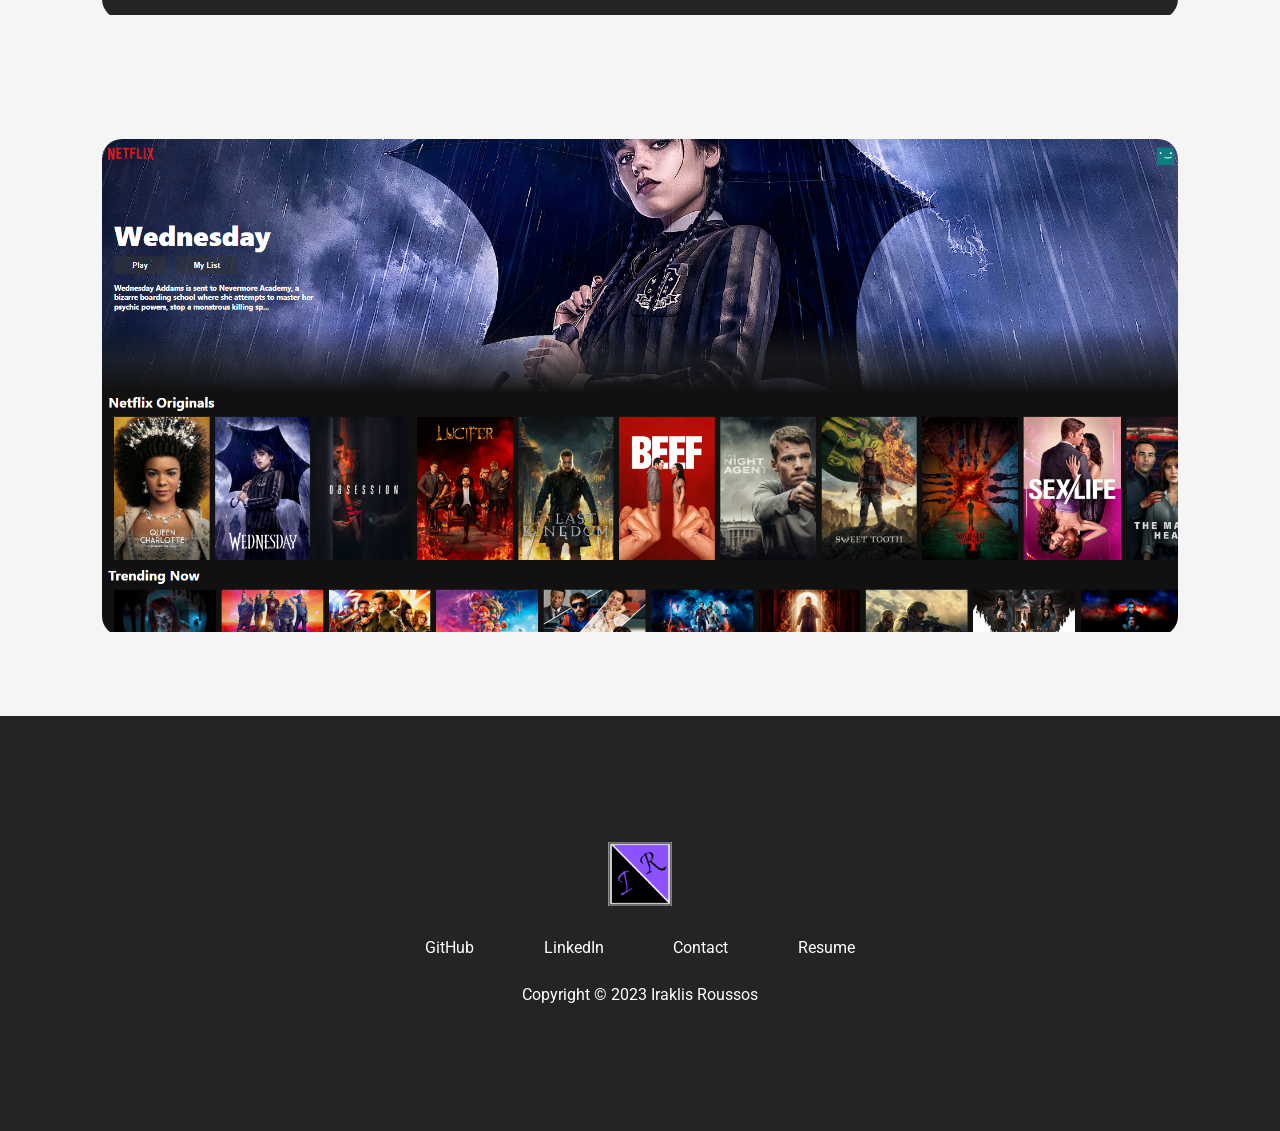
==== commit efa976fa: "Updates to Project section" ====
--- a/index.html
+++ b/index.html
@@ -5,18 +5,15 @@
     <meta charset="UTF-8">
     <meta http-equiv="X-UA-Compatible" content="IE=edge">
     <meta name="viewport" content="width=, initial-scale=1.0">
-    <meta name="google-site-verification"
-        content="bpy2uolGJWoKNgYbsvvsimdqbgnRrn4cNrFq7OnGKrk" />
+    <meta name="google-site-verification" content="bpy2uolGJWoKNgYbsvvsimdqbgnRrn4cNrFq7OnGKrk" />
     <link rel="stylesheet" href="styles.css">
-    <script src="https://kit.fontawesome.com/c8e4d183c2.js"
-        crossorigin="anonymous"></script>
+    <script src="https://kit.fontawesome.com/c8e4d183c2.js" crossorigin="anonymous"></script>
     <title>Iraklis Roussos</title>
     <script src="portfolio.js"></script>
-    <script type="text/javascript"
-        src="https://cdn.jsdelivr.net/npm/@emailjs/browser@3/dist/email.min.js">
-        </script>
+    <script type="text/javascript" src="https://cdn.jsdelivr.net/npm/@emailjs/browser@3/dist/email.min.js">
+    </script>
     <script type="text/javascript">
-        (function () {
+        (function() {
             emailjs.init("2IfYNLlIBARLUamsK");
         })();
     </script>
@@ -33,8 +30,7 @@
                     <a href="#" class="
                     nav__link--anchor
                     link__hover-effect
-                    link__hover-effect--black"
-                        onclick="toggleModal()">About</a>
+                    link__hover-effect--black" onclick="toggleModal()">About</a>
                 </li>
                 <li class="nav__link">
                     <a href="#projects" class="
@@ -46,8 +42,7 @@
                     <a href="#" class="
                     nav__link--anchor
                     link__hover-effect
-                    link__hover-effect--black"
-                        onclick="toggleModal()">Contact</a>
+                    link__hover-effect--black" onclick="toggleModal()">Contact</a>
                 </li>
                 <li class="nav__link">
                     <a href="#" class="
@@ -64,25 +59,18 @@
                 <h1 class="title purple">I'm Iraklis!</h1>
                 <p class="header__para">
                     I'm an aspiring <b class="purple">Frontend Software
-                        Engineer</b>, who is seeking an <b
-                        class="purple">internship</b> position. <br> I have a
-                    passion for designing interactive websites with a simple and
-                    satisfying UI and a desire to <b class="purple">improve my
+                        Engineer</b>, who is seeking an <b class="purple">internship</b> position. <br> I have a passion for designing interactive websites with a simple and satisfying UI and a desire to <b class="purple">improve my
                         skillset</b> in order to create more complex projects.
-                    <br> Here's a bit more <b class="purple click"
-                        onclick="toggleModal()">about me!</b>
+                    <br> Here's a bit more <b class="purple click" onclick="toggleModal()">about me!</b>
                 </p>
                 <div class="social__list">
-                    <a href="https://www.linkedin.com/in/iraklis-roussos-a8a9b2211/"
-                        class="social__link click" target="_blank">
+                    <a href="https://www.linkedin.com/in/iraklis-roussos-a8a9b2211/" class="social__link click" target="_blank">
                         <i class="fab fa-linkedin-in"></i>
                     </a>
-                    <a href="https://github.com/Chronat0s"
-                        class="social__link click" target="_blank">
+                    <a href="https://github.com/Chronat0s" class="social__link click" target="_blank">
                         <i class="fab fa-github"></i>
                     </a>
-                    <a href="assets/Iraklis Roussos Resume.pdf"
-                        class="social__link click" target="_blank">
+                    <a href="assets/Iraklis Roussos Resume.pdf" class="social__link click" target="_blank">
                         <i class="fas fa-file-pdf"></i>
                     </a>
                 </div>
@@ -98,74 +86,51 @@
         </a>
         <div class="modal">
             <div class="modal__half modal__about">
-                <h3 class="modal__title modal__title--about">Here's a bit about
-                    me.
+                <h3 class="modal__title modal__title--about">Here's a bit about me.
                 </h3>
-                <h4 class="modal__sub-title modal__sub-title--about">Aspiring
-                    Frontend Software Engineer</h4>
+                <h4 class="modal__sub-title modal__sub-title--about">Aspiring Frontend Software Engineer</h4>
                 <p class="modal__para modal__para--about">
-                    I'm a 21 year old Sydney based, Australian 3rd year,
-                    university student who is seeking commercial experience in
-                    Frontend development.
-                    <br> Projects I have worked on in my spare time can be seen
-                    below in the
-                    <a href="#projects"
-                        class="link__hover-effect link__hover-effect--purple"
-                        onclick=toggleModal()><b class="purple">projects</b></a>
-                    section of this e-portfolio.
+                    I'm a 21 year old Sydney based, Australian 3rd year, university student who is seeking commercial experience in Frontend development.
+                    <br> Projects I have worked on in my spare time can be seen below in the
+                    <a href="#projects" class="link__hover-effect link__hover-effect--purple" onclick=toggleModal()><b class="purple">projects</b></a> section of this e-portfolio.
                 </p>
                 <h3 class="modal__title modal__title--about">My Tech Stack</h4>
                     <div class="modal__languages">
                         <figure class="modal__language">
-                            <img class="modal__language--image"
-                                src="https://upload.wikimedia.org/wikipedia/commons/thumb/3/38/HTML5_Badge.svg/1024px-HTML5_Badge.svg.png"
-                                alt="">
+                            <img class="modal__language--image" src="https://upload.wikimedia.org/wikipedia/commons/thumb/3/38/HTML5_Badge.svg/1024px-HTML5_Badge.svg.png" alt="">
                             <span class="modal__language--name">HTML</span>
                         </figure>
                         <figure class="modal__language">
-                            <img class="modal__language--image"
-                                src="https://upload.wikimedia.org/wikipedia/commons/thumb/6/62/CSS3_logo.svg/2048px-CSS3_logo.svg.png"
-                                alt="">
+                            <img class="modal__language--image" src="https://upload.wikimedia.org/wikipedia/commons/thumb/6/62/CSS3_logo.svg/2048px-CSS3_logo.svg.png" alt="">
                             <span class="modal__language--name">CSS</span>
                         </figure>
                         <figure class="modal__language">
-                            <img class="modal__language--image"
-                                src="https://www.logolynx.com/images/logolynx/54/54b5145b027a1ff11962bdf475c3fd43.png"
-                                alt="">
-                            <span
-                                class="modal__language--name">JavaScript</span>
+                            <img class="modal__language--image" src="https://www.logolynx.com/images/logolynx/54/54b5145b027a1ff11962bdf475c3fd43.png" alt="">
+                            <span class="modal__language--name">JavaScript</span>
                         </figure>
                         <figure class="modal__language">
-                            <img class="modal__language--image"
-                                src="https://upload.wikimedia.org/wikipedia/commons/thumb/a/a7/React-icon.svg/2300px-React-icon.svg.png"
-                                alt="">
+                            <img class="modal__language--image" src="https://upload.wikimedia.org/wikipedia/commons/thumb/a/a7/React-icon.svg/2300px-React-icon.svg.png" alt="">
                             <span class="modal__language--name">React</span>
                         </figure>
                     </div>
             </div>
             <div class="modal__half modal__contact">
-                <i class="fas fa-times modal__exit click"
-                    onclick="toggleModal()"></i>
-                <h3 class="modal__title modal__title--contact">Let's have a
-                    chat!
+                <i class="fas fa-times modal__exit click" onclick="toggleModal()"></i>
+                <h3 class="modal__title modal__title--contact">Let's have a chat!
                 </h3>
-                <h4 class="modal__sub-title modal__sub-title--contact">I'm
-                    currently open to new opportunities.</h4>
+                <h4 class="modal__sub-title modal__sub-title--contact">I'm currently open to new opportunities.</h4>
                 <form onsubmit="contact()" id="contact__form">
                     <div class="form__item">
                         <label class="form__item--label">Name</label>
-                        <input type="text" class="input" name="user_name"
-                            required></input>
+                        <input type="text" class="input" name="user_name" required></input>
                     </div>
                     <div class="form__item">
                         <label class="form__item--label">Email</label>
-                        <input type="email" class="input" name="user_email"
-                            required></input>
+                        <input type="email" class="input" name="user_email" required></input>
                     </div>
                     <div class="form__item">
                         <label class="form__item--label">Message</label>
-                        <textarea type="text" class="input" name="message"
-                            required></textarea>
+                        <textarea type="text" class="input" name="message" required></textarea>
                     </div>
                     <button id="contact__submit" class="form__submit">Send it my
                         way!</button>
@@ -174,8 +139,7 @@
                     <i class="fas fa-spinner"></i>
                 </div>
                 <div class="modal__overlay modal__overlay--success">
-                    Thanks for the message! Looking forward to speaking to you
-                    soon.
+                    Thanks for the message! Looking forward to speaking to you soon.
                 </div>
             </div>
         </div>
@@ -199,8 +163,7 @@
                 <ul class="project__list">
                     <li class="project">
                         <div class="project__wrapper">
-                            <img src="./assets/Blackjack.jpg" alt=""
-                                class="project__img">
+                            <img src="./assets/Blackjack.jpg" alt="" class="project__img">
                             <div class="project__wrapper--background"></div>
                             <div class="project__description">
                                 <h3 class="project__description--title">
@@ -210,20 +173,13 @@
                                     HTML, CSS, JavaScript
                                 </h4>
                                 <p class="project__description--para">
-                                    An interactive blackjack application which
-                                    through JavaScript randomly selects 1 of 4
-                                    arrays of objects for each suit of cards and
-                                    selects 1 of 13 cards from the array.
+                                    An interactive blackjack application which through JavaScript randomly selects 1 of 4 arrays of objects for each suit of cards and selects 1 of 13 cards from the array.
                                 </p>
                                 <div class="project__description--links">
-                                    <a href="https://github.com/Chronat0s/Blackjack-App/"
-                                        target="_blank"
-                                        class="project__description--link">
+                                    <a href="https://github.com/Chronat0s/Blackjack-App/" target="_blank" class="project__description--link">
                                         <i class="fab fa-github"></i>
                                     </a>
-                                    <a href="https://chronat0s.github.io/Blackjack-App/"
-                                        target="_blank"
-                                        class="project__description--link">
+                                    <a href="https://chronat0s.github.io/Blackjack-App/" target="_blank" class="project__description--link">
                                         <i class="fas fa-link"></i>
                                     </a>
                                 </div>
@@ -232,8 +188,7 @@
                     </li>
                     <li class="project">
                         <div class="project__wrapper">
-                            <img src="./assets/PremierLeagueHeritage.jpg" alt=""
-                                class="project__img">
+                            <img src="./assets/PremierLeagueHeritage.jpg" alt="" class="project__img">
                             <div class="project__wrapper--background"></div>
                             <div class="project__description">
                                 <h3 class="project__description--title">
@@ -243,22 +198,13 @@
                                     HTML, CSS, JavaScript
                                 </h4>
                                 <p class="project__description--para">
-                                    Utilised JavaScript to fetch data from an
-                                    external API, allowing for the dynamic
-                                    display of data from over 20 seasons of the
-                                    English Premier League. This data was
-                                    utilised to display the Premier League table
-                                    over the last 20 years.
+                                    Utilised JavaScript to fetch data from an external API, allowing for the dynamic display of data from over 20 seasons of the English Premier League. This data was utilised to display the Premier League table over the last 20 years.
                                 </p>
                                 <div class="project__description--links">
-                                    <a href="https://github.com/Chronat0s/Premier-League-Heritage"
-                                        target="_blank"
-                                        class="project__description--link">
+                                    <a href="https://github.com/Chronat0s/Premier-League-Heritage" target="_blank" class="project__description--link">
                                         <i class="fab fa-github"></i>
                                     </a>
-                                    <a href="https://chronat0s.github.io/Premier-League-Heritage/"
-                                        target="_blank"
-                                        class="project__description--link">
+                                    <a href="https://chronat0s.github.io/Premier-League-Heritage/" target="_blank" class="project__description--link">
                                         <i class="fas fa-link"></i>
                                     </a>
                                 </div>
@@ -267,8 +213,7 @@
                     </li>
                     <li class="project">
                         <div class="project__wrapper">
-                            <img src="./assets/PokemonWordle.jpg" alt=""
-                                class="project__img">
+                            <img src="./assets/PokemonWordle.jpg" alt="" class="project__img">
                             <div class="project__wrapper--background"></div>
                             <div class="project__description">
                                 <h3 class="project__description--title">
@@ -278,29 +223,17 @@
                                     HTML, CSS, JavaScript
                                 </h4>
                                 <p class="project__description--para">
-                                    Utilised JavaScript to fetch data from an
-                                    external API allowing for the comparison of
-                                    user inputted 'guess' Pokemon to a randomly
-                                    generated mystery Pokemon from the system.
+                                    Utilised JavaScript to fetch data from an external API allowing for the comparison of user inputted 'guess' Pokemon to a randomly generated mystery Pokemon from the system.
                                     <br>
-                                    <br> Utilised higher order array methods to
-                                    allow for the dynamic response of an
-                                    autocomplete dropdown menu according to user
-                                    input.
+                                    <br> Utilised higher order array methods to allow for the dynamic response of an autocomplete dropdown menu according to user input.
                                     <br>
-                                    <br> Utilised Objects and ForEach Loops to
-                                    allow previous guesses to remain displayed
-                                    when there is a new guess.
+                                    <br> Utilised Objects and ForEach Loops to allow previous guesses to remain displayed when there is a new guess.
                                 </p>
                                 <div class="project__description--links">
-                                    <a href="https://github.com/Chronat0s/Who-s-That-Pokemon-Game-Project"
-                                        target="_blank"
-                                        class="project__description--link">
+                                    <a href="https://github.com/Chronat0s/Who-s-That-Pokemon-Game-Project" target="_blank" class="project__description--link">
                                         <i class="fab fa-github"></i>
                                     </a>
-                                    <a href="https://chronat0s.github.io/Who-s-That-Pokemon-Game-Project/"
-                                        target="_blank"
-                                        class="project__description--link">
+                                    <a href="https://chronat0s.github.io/Who-s-That-Pokemon-Game-Project/" target="_blank" class="project__description--link">
                                         <i class="fas fa-link"></i>
                                     </a>
                                 </div>
@@ -309,8 +242,7 @@
                     </li>
                     <li class="project">
                         <div class="project__wrapper">
-                            <img src="./assets/Netflix Clone.png" alt=""
-                                class="project__img">
+                            <img src="./assets/Netflix Clone.png" alt="" class="project__img">
                             <div class="project__wrapper--background"></div>
                             <div class="project__description">
                                 <h3 class="project__description--title">
@@ -320,24 +252,15 @@
                                     HTML, CSS, JavaScript, React
                                 </h4>
                                 <p class="project__description--para">
-                                    Utilised JavaScript to fetch data from an
-                                    external API allowing for the comparison of
-                                    user inputted 'guess' Pokemon to a randomly
-                                    generated mystery Pokemon from the system.
+                                    Utilised a Netflix API and React hooks to replicate Netflix's user interface experience.
                                     <br>
-                                    <br> Utilised higher order array methods to
-                                    allow for the dynamic response of an
-                                    autocomplete dropdown menu according to user
-                                    input.
-                                    <br>
-                                    <br> Utilised Objects and ForEach Loops to
-                                    allow previous guesses to remain displayed
-                                    when there is a new guess.
+                                    <br> Webpage cannot be hosted on Github pages as Google threat detection service flags the website as a threat due to potential social engineering.
+                                    <br><br>To see the project download the zip file from Github, open in vscode and execute
+                                    <span class="purple">npm start</span> in the terminal.
+
                                 </p>
                                 <div class="project__description--links">
-                                    <a href="https://github.com/Chronat0s/Netflix-Clone"
-                                        target="_blank"
-                                        class="project__description--link">
+                                    <a href="https://github.com/Chronat0s/Netflix-Clone" target="_blank" class="project__description--link">
                                         <i class="fab fa-github"></i>
                                     </a>
 
@@ -354,8 +277,7 @@
         <div class="container">
             <div class="row footer__row">
                 <figure class="footer__logo">
-                    <img src="./assets/personal-logo.jpg" alt=""
-                        class="footer__logo--image">
+                    <img src="./assets/personal-logo.jpg" alt="" class="footer__logo--image">
                 </figure>
                 <div class="footer__social--list">
                     <a href="https://github.com/Chronat0s" class="
@@ -364,8 +286,7 @@
                     link__hover-effect--white" target="_blank">
                         GitHub
                     </a>
-                    <a href="https://www.linkedin.com/in/iraklis-roussos-a8a9b2211/"
-                        class="
+                    <a href="https://www.linkedin.com/in/iraklis-roussos-a8a9b2211/" class="
                     footer__social--link
                     link__hover-effect
                     link__hover-effect--white" target="_blank">
@@ -377,8 +298,7 @@
                     link__hover-effect--white" onclick="toggleModal()">
                         Contact
                     </a>
-                    <a href="assets/Iraklis Roussos Resume.pdf" target="_blank"
-                        class="
+                    <a href="assets/Iraklis Roussos Resume.pdf" target="_blank" class="
                     footer__social--link
                     link__hover-effect
                     link__hover-effect--white">
@@ -386,7 +306,7 @@
                     </a>
                 </div>
                 <div class="footer__copyright">
-                    Copyright &copy; 2022 Iraklis Roussos
+                    Copyright &copy; 2023 Iraklis Roussos
                 </div>
             </div>
         </div>
